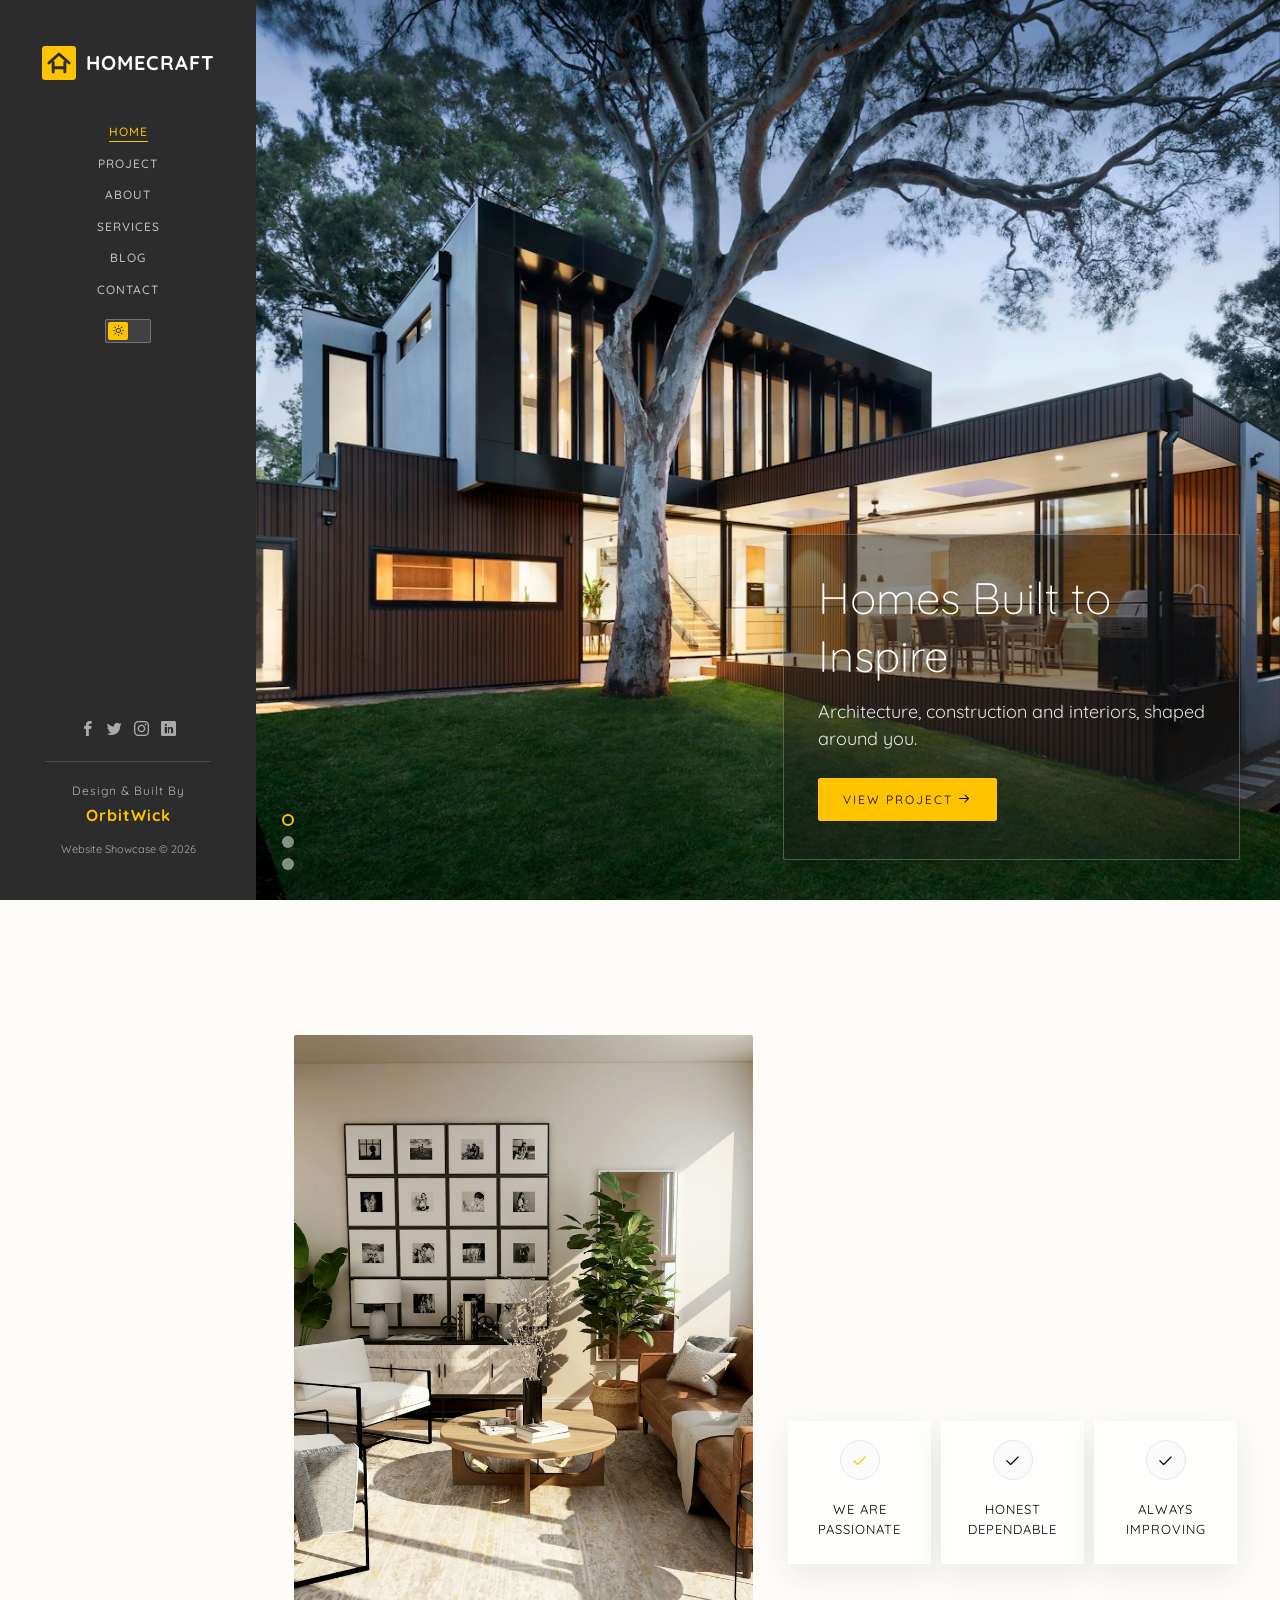
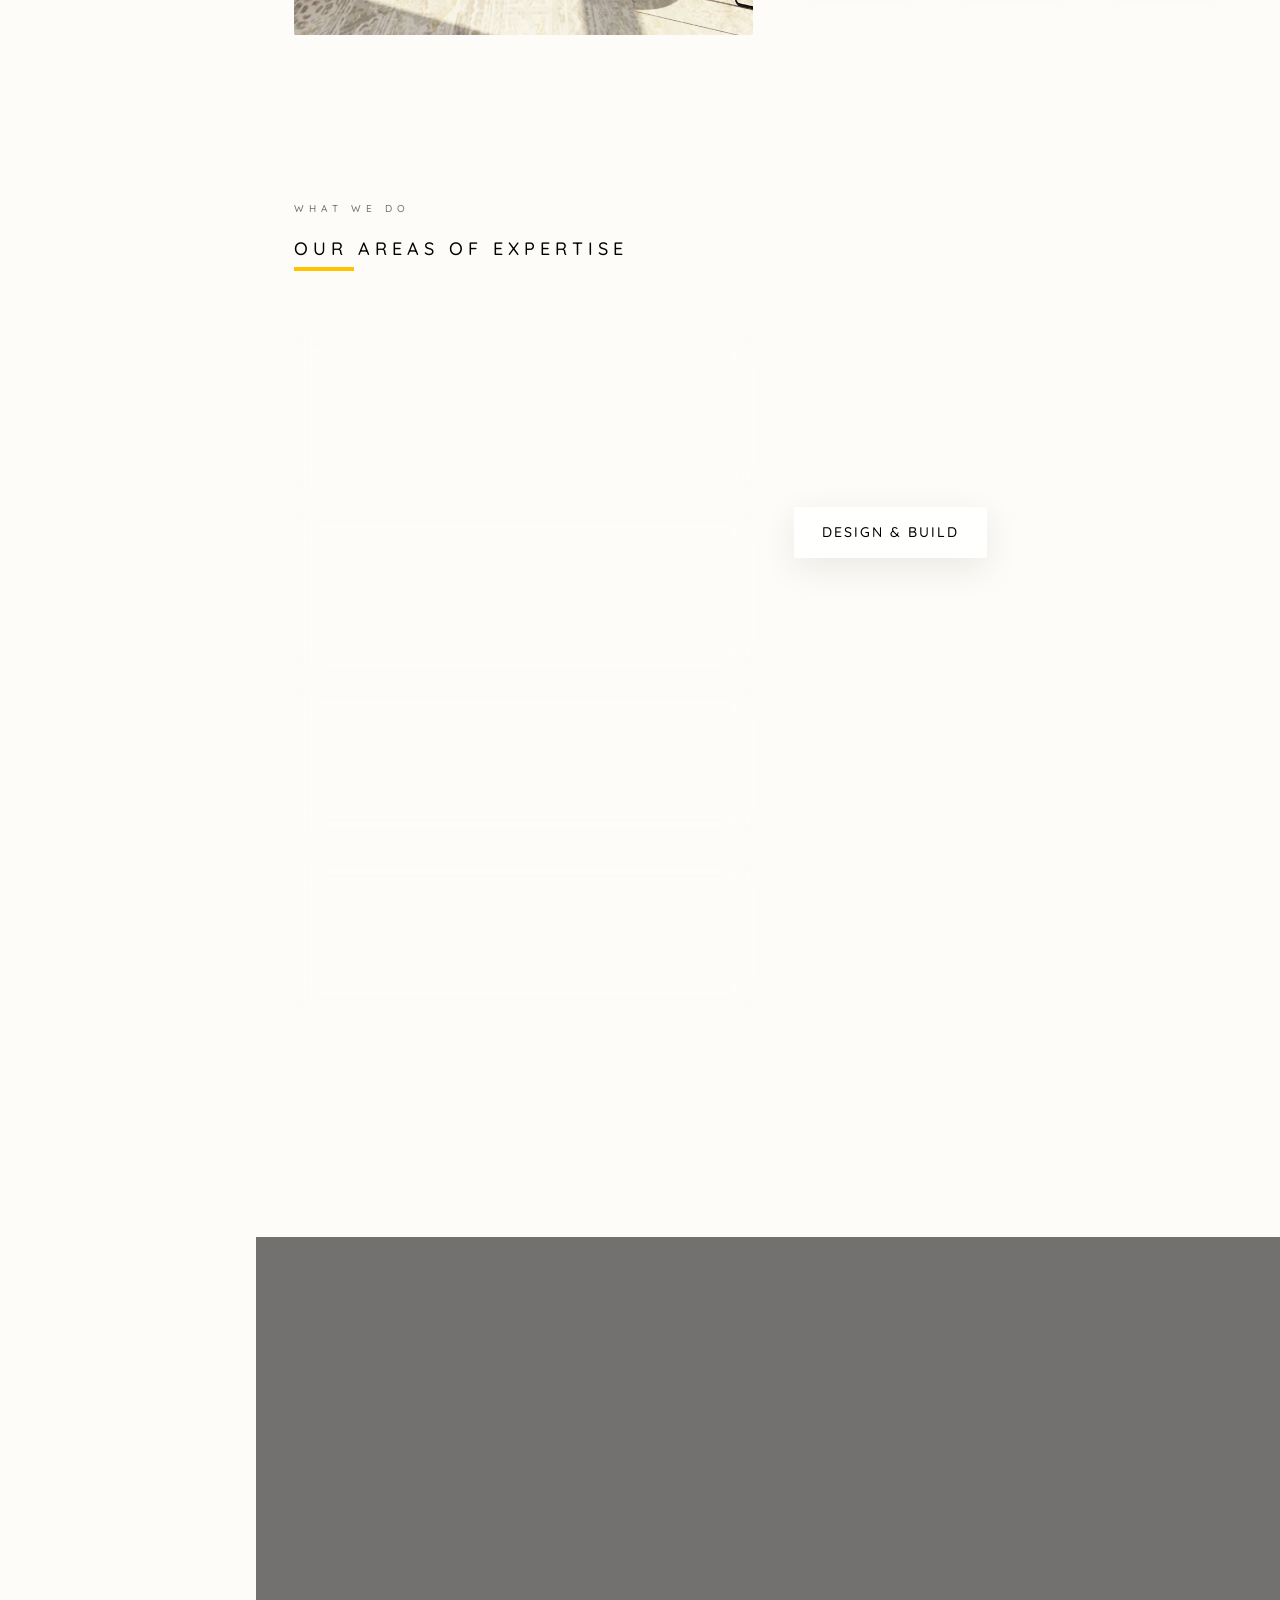
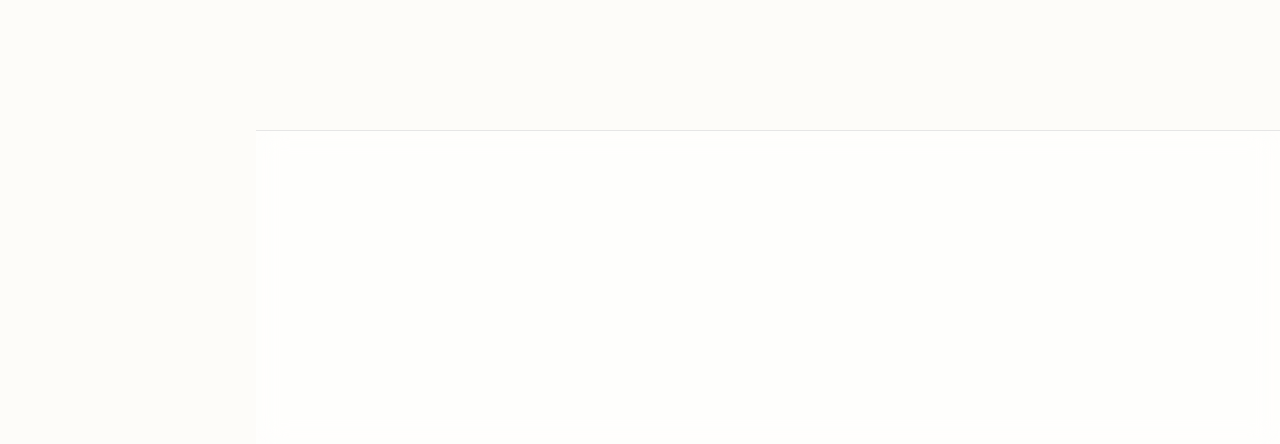
==== index.html @ 5b3f77ef "update" ====
<!DOCTYPE html>
<html lang="en">
	<head>
	<meta charset="utf-8">
	<meta http-equiv="X-UA-Compatible" content="IE=edge">
	<title>HomeCraft | Home Construction, Remodeling &amp; Interior Design</title>
	<meta name="viewport" content="width=device-width, initial-scale=1">
	<meta name="description" content="HomeCraft designs, builds and remodels beautiful homes, from architecture and construction to kitchens and interior design.">
	<meta name="author" content="OrbitWick">
	<meta name="robots" content="index, follow, max-image-preview:large">
	<meta name="theme-color" content="#2C2C2C">
	<link rel="canonical" href="https://md-abdur-rahman-07.github.io/HomeCraft/">
	<meta property="og:type" content="website">
	<meta property="og:site_name" content="HomeCraft">
	<meta property="og:title" content="HomeCraft | Home Construction, Remodeling &amp; Interior Design">
	<meta property="og:description" content="HomeCraft designs, builds and remodels beautiful homes, from architecture and construction to kitchens and interior design.">
	<meta property="og:url" content="https://md-abdur-rahman-07.github.io/HomeCraft/">
	<meta property="og:image" content="https://md-abdur-rahman-07.github.io/HomeCraft/images/img_bg_1.jpg">
	<meta name="twitter:card" content="summary_large_image">
	<meta name="twitter:title" content="HomeCraft | Home Construction, Remodeling &amp; Interior Design">
	<meta name="twitter:description" content="HomeCraft designs, builds and remodels beautiful homes, from architecture and construction to kitchens and interior design.">
	<meta name="twitter:image" content="https://md-abdur-rahman-07.github.io/HomeCraft/images/img_bg_1.jpg">
	<link rel="icon" href="favicon.ico" sizes="32x32">
	<link rel="icon" href="favicon.svg" type="image/svg+xml">
	<link rel="apple-touch-icon" href="apple-touch-icon.png">
	<script>try{if(localStorage.getItem('hc-theme')==='dark')document.documentElement.setAttribute('data-theme','dark')}catch(e){}</script>
	<script type="application/ld+json">{"@context": "https://schema.org", "@type": "WebSite", "name": "HomeCraft | Home Construction, Remodeling & Interior Design", "url": "https://md-abdur-rahman-07.github.io/HomeCraft/", "description": "HomeCraft designs, builds and remodels beautiful homes, from architecture and construction to kitchens and interior design.", "inLanguage": "en", "creator": {"@type": "Organization", "name": "OrbitWick", "url": "https://orbitwick.com"}}</script>

	<link href="https://fonts.googleapis.com/css?family=Quicksand:300,400,500,700&display=swap" rel="stylesheet">
	
	<!-- Animate.css -->
	<link rel="stylesheet" href="css/animate.css">
	<!-- Icomoon Icon Fonts-->
	<link rel="stylesheet" href="css/icomoon.css">
	<!-- Bootstrap  -->
	<link rel="stylesheet" href="css/bootstrap.css">
	<!-- Flexslider  -->
	<link rel="stylesheet" href="css/flexslider.css">
	<!-- Flaticons  -->
	<link rel="stylesheet" href="fonts/flaticon/font/flaticon.css">
	<!-- Owl Carousel -->
	<link rel="stylesheet" href="css/owl.carousel.min.css">
	<link rel="stylesheet" href="css/owl.theme.default.min.css">
	<!-- Theme style  -->
	<link rel="stylesheet" href="css/style.css">
	<!-- HomeCraft theme, and glass -->
	<link rel="stylesheet" href="css/homecraft.css">

	<!-- Modernizr JS -->
	<script src="js/modernizr-2.6.2.min.js"></script>
	<!-- FOR IE9 below -->
	<!--[if lt IE 9]>
	<script src="js/respond.min.js"></script>
	<![endif]-->

	</head>
	<body>
	<div id="hc-page">
		<a href="#" aria-label="Toggle menu" class="js-hc-nav-toggle hc-nav-toggle"><i></i></a>
		<aside id="hc-aside" role="complementary" class="border js-fullheight">
			<div id="hc-logo"><a href="index.html"><svg class="logo-mark" viewBox="0 0 64 64" aria-hidden="true"><rect width="64" height="64" rx="6" fill="#FFC300"/><path d="M13 32 32 15l19 17" fill="none" stroke="#2C2C2C" stroke-width="5.5" stroke-linecap="round" stroke-linejoin="round"/><path d="M21 31v18M43 31v18M21 41h22" fill="none" stroke="#2C2C2C" stroke-width="5.5" stroke-linecap="round"/></svg><span>HomeCraft</span></a></div>
			<nav id="hc-main-menu" role="navigation">
				<ul>
					<li class="hc-active"><a href="index.html">Home</a></li>
					<li><a href="work.html">Project</a></li>
					<li><a href="about.html">About</a></li>
					<li><a href="services.html">Services</a></li>
					<li><a href="blog.html">Blog</a></li>
					<li><a href="contact.html">Contact</a></li>
				</ul>
				<button type="button" class="theme-toggle" aria-label="Switch to dark theme"><i class="icon-sun2" aria-hidden="true"></i></button>
			</nav>

			<div class="hc-footer">
				<ul>
					<li><a href="#" aria-label="Facebook"><i class="icon-facebook2"></i></a></li>
					<li><a href="#" aria-label="Twitter"><i class="icon-twitter2"></i></a></li>
					<li><a href="#" aria-label="Instagram"><i class="icon-instagram"></i></a></li>
					<li><a href="#" aria-label="LinkedIn"><i class="icon-linkedin2"></i></a></li>
				</ul>
				<p class="credit">Design &amp; Built By <a href="https://orbitwick.com" target="_blank" rel="noopener">OrbitWick</a></p>
				<p class="copyright">Website Showcase &copy; 2026</p>
			</div>

		</aside>

		<div id="hc-main">
			<aside id="hc-hero" class="js-fullheight">
				<div class="flexslider js-fullheight">
					<ul class="slides">
				   	<li style="background-image: url(images/img_bg_1.jpg);">
				   		<div class="overlay"></div>
				   		<div class="container-fluid">
				   			<div class="row">
					   			<div class="col-md-6 col-md-offset-3 col-md-push-3 col-sm-12 col-xs-12 js-fullheight slider-text">
					   				<div class="slider-text-inner">
					   					<div class="desc">
						   					<h1>Homes Built to Inspire</h1>
						   					<p class="slide-sub">Architecture, construction and interiors, shaped around you.</p>
												<p><a href="work.html" class="btn btn-primary btn-learn">View Project <i class="icon-arrow-right3"></i></a></p>
											</div>
					   				</div>
					   			</div>
					   		</div>
				   		</div>
				   	</li>
				   	<li style="background-image: url(images/img_bg_2.jpg);">
				   		<div class="overlay"></div>
				   		<div class="container-fluid">
				   			<div class="row">
					   			<div class="col-md-6 col-md-offset-3 col-md-push-3 col-sm-12 col-xs-12 js-fullheight slider-text">
					   				<div class="slider-text-inner">
					   					<div class="desc">
						   					<div class="slide-title">Interiors With Character</div>
												<p class="slide-sub">Warm, considered spaces made for everyday life.</p>
												<p><a href="work.html" class="btn btn-primary btn-learn">View Project <i class="icon-arrow-right3"></i></a></p>
											</div>
					   				</div>
					   			</div>
					   		</div>
				   		</div>
				   	</li>
				   	<li style="background-image: url(images/img_bg_3.jpg);">
				   		<div class="overlay"></div>
				   		<div class="container-fluid">
				   			<div class="row">
					   			<div class="col-md-6 col-md-offset-3 col-md-push-3 col-sm-12 col-xs-12 js-fullheight slider-text">
					   				<div class="slider-text-inner">
					   					<div class="desc">
						   					<div class="slide-title">Crafted for Modern Living</div>
												<p class="slide-sub">Clean lines, natural light and lasting craftsmanship.</p>
												<p><a href="work.html" class="btn btn-primary btn-learn">View Project <i class="icon-arrow-right3"></i></a></p>
											</div>
					   				</div>
					   			</div>
					   		</div>
				   		</div>
				   	</li>
				  	</ul>
			  	</div>
			</aside>

			<div class="hc-about">
				<div class="hc-narrow-content">
					<div class="row">
						<div class="col-md-6">
							<div class="about-img animate-box" role="img" aria-label="Sunlit HomeCraft living room" data-animate-effect="fadeInLeft" style="background-image: url(images/about.jpg);">
							</div>
						</div>
						<div class="col-md-6 animate-box" data-animate-effect="fadeInLeft">
							<div class="about-desc">
								<span class="heading-meta">Welcome</span>
								<h2 class="hc-heading">Who we are</h2>
								<p>HomeCraft is a design and build studio for people who care about how a home looks, feels and lasts. We bring architects, builders and interior designers into one team, so every project moves from first sketch to final finish with a single clear vision.</p>
								<p>From new houses to kitchen makeovers, we plan carefully, communicate openly and choose materials that suit the way you live.</p>
							</div>
							<div class="row padding">
								<div class="col-md-4 no-gutters animate-box" data-animate-effect="fadeInLeft">
									<a href="#" class="steps active">
										<p class="icon"><span><i class="icon-check"></i></span></p>
										<h3>We are <br>passionate</h3>
									</a>
								</div>
								<div class="col-md-4 no-gutters animate-box" data-animate-effect="fadeInLeft">
									<a href="#" class="steps">
										<p class="icon"><span><i class="icon-check"></i></span></p>
										<h3>Honest <br>Dependable</h3>
									</a>
								</div>
								<div class="col-md-4 no-gutters animate-box" data-animate-effect="fadeInLeft">
									<a href="#" class="steps">
										<p class="icon"><span><i class="icon-check"></i></span></p>
										<h3>Always <br>Improving</h3>
									</a>
								</div>
							</div>
						</div>
					</div>
				</div>
			</div>
			
			<div class="hc-services">
				<div class="hc-narrow-content">
					<div class="row">
						<div class="col-md-6 col-md-offset-3 col-md-pull-3 animate-box" data-animate-effect="fadeInLeft">
							<span class="heading-meta">What we do</span>
							<h2 class="hc-heading">Our areas of expertise</h2>
						</div>
					</div>
					<div class="row">
						<div class="col-md-6">
							<div class="row">
								<div class="col-md-12">
									<div class="hc-feature animate-box" data-animate-effect="fadeInLeft">
										<div class="hc-icon">
											<i class="flaticon-worker"></i>
										</div>
										<div class="hc-text">
											<h3>General Construction</h3>
											<p>Reliable construction for new homes and extensions, managed from foundations to final finish.</p>
										</div>
									</div>

									<div class="hc-feature animate-box" data-animate-effect="fadeInLeft">
										<div class="hc-icon">
											<i class="flaticon-sketch"></i>
										</div>
										<div class="hc-text">
											<h3>Pre-Construction Design</h3>
											<p>Clear drawings, budgets and material plans that settle the details before work begins.</p>
										</div>
									</div>

									<div class="hc-feature animate-box" data-animate-effect="fadeInLeft">
										<div class="hc-icon">
											<i class="flaticon-engineering"></i>
										</div>
										<div class="hc-text">
											<h3>Building &amp; Modeling</h3>
											<p>Accurate models that let you explore your home and refine it before it is built.</p>
										</div>
									</div>

									<div class="hc-feature animate-box" data-animate-effect="fadeInLeft">
										<div class="hc-icon">
											<i class="flaticon-crane"></i>
										</div>
										<div class="hc-text">
											<h3>Construction Management</h3>
											<p>Scheduling, site coordination and quality checks that keep your project on track.</p>
										</div>
									</div>
								</div>
							</div>
						</div>
						<div class="col-md-6">
							<div class="row">
								<div class="col-md-6">
									<a href="services.html" class="services-wrap animate-box" data-animate-effect="fadeInRight">
										<div class="services-img" style="background-image: url(images/services-1.jpg)"></div>
										<div class="desc">
											<h3>Design &amp; Build</h3>
										</div>
									</a>
									<a href="services.html" class="services-wrap animate-box" data-animate-effect="fadeInRight">
										<div class="services-img" style="background-image: url(images/services-2.jpg)"></div>
										<div class="desc">
											<h3>House Remodeling</h3>
										</div>
									</a>
									<a href="services.html" class="services-wrap animate-box" data-animate-effect="fadeInRight">
										<div class="services-img" style="background-image: url(images/services-3.jpg)"></div>
										<div class="desc">
											<h3>Construction Management</h3>
										</div>
									</a>
								</div>
								<div class="col-md-6 move-bottom">
									<a href="services.html" class="services-wrap animate-box" data-animate-effect="fadeInRight">
										<div class="services-img" style="background-image: url(images/services-4.jpg)"></div>
										<div class="desc">
											<h3>Painting &amp; Tiling</h3>
										</div>
									</a>
									<a href="services.html" class="services-wrap animate-box" data-animate-effect="fadeInRight">
										<div class="services-img" style="background-image: url(images/services-5.jpg)"></div>
										<div class="desc">
											<h3>Kitchen Remodeling</h3>
										</div>
									</a>
								</div>
							</div>
						</div>
					</div>
				</div>
			</div>
			
			<div id="hc-counter" class="hc-counters" style="background-image: url(images/cover_bg_1.jpg);" data-stellar-background-ratio="0.5">
				<div class="overlay"></div>
				<div class="hc-narrow-content">
					<div class="row">
					</div>
					<div class="row">
						<div class="col-md-3 text-center animate-box">
							<span class="icon"><i class="flaticon-skyline"></i></span>
							<span class="hc-counter js-counter" data-from="0" data-to="1539" data-speed="5000" data-refresh-interval="50"></span>
							<span class="hc-counter-label">Projects</span>
						</div>
						<div class="col-md-3 text-center animate-box">
							<span class="icon"><i class="flaticon-engineer"></i></span>
							<span class="hc-counter js-counter" data-from="0" data-to="3653" data-speed="5000" data-refresh-interval="50"></span>
							<span class="hc-counter-label">Employees</span>
						</div>
						<div class="col-md-3 text-center animate-box">
							<span class="icon"><i class="flaticon-architect-with-helmet"></i></span>
							<span class="hc-counter js-counter" data-from="0" data-to="5987" data-speed="5000" data-refresh-interval="50"></span>
							<span class="hc-counter-label">Constructors</span>
						</div>
						<div class="col-md-3 text-center animate-box">
							<span class="icon"><i class="flaticon-worker"></i></span>
							<span class="hc-counter js-counter" data-from="0" data-to="3999" data-speed="5000" data-refresh-interval="50"></span>
							<span class="hc-counter-label">Partners</span>
						</div>
					</div>
				</div>
			</div>

			<div class="hc-work">
				<div class="hc-narrow-content">
					<div class="row">
						<div class="col-md-6 col-md-offset-3 col-md-pull-3 animate-box" data-animate-effect="fadeInLeft">
							<span class="heading-meta">Our Work</span>
							<h2 class="hc-heading animate-box">Recent Work</h2>
						</div>
					</div>
					<div class="row">
						<div class="col-md-6 animate-box" data-animate-effect="fadeInLeft">
							<div class="project" role="group" aria-label="Poolside Villa" style="background-image: url(images/img-1.jpg);">
								<div class="desc">
									<div class="con">
										<h3><a href="work.html">Poolside Villa</a></h3>
										<span>Building</span>
										<p class="icon">
											<span><a href="#"><i class="icon-share3"></i></a></span>
											<span><a href="#"><i class="icon-eye"></i> 100</a></span>
											<span><a href="#"><i class="icon-heart"></i> 49</a></span>
										</p>
									</div>
								</div>
							</div>
						</div>
						<div class="col-md-3 animate-box" data-animate-effect="fadeInLeft">
							<div class="project" role="group" aria-label="Timber Courtyard House" style="background-image: url(images/img-2.jpg);">
								<div class="desc">
									<div class="con">
										<h3><a href="work.html">Timber Courtyard House</a></h3>
										<span>House, Apartment</span>
										<p class="icon">
											<span><a href="#"><i class="icon-share3"></i></a></span>
											<span><a href="#"><i class="icon-eye"></i> 100</a></span>
											<span><a href="#"><i class="icon-heart"></i> 49</a></span>
										</p>
									</div>
								</div>
							</div>
						</div>
						<div class="col-md-3 animate-box" data-animate-effect="fadeInLeft">
							<div class="project" role="group" aria-label="Garden Dining Room" style="background-image: url(images/img-3.jpg);">
								<div class="desc">
									<div class="con">
										<h3><a href="work.html">Garden Dining Room</a></h3>
										<span>Dining Room</span>
										<p class="icon">
											<span><a href="#"><i class="icon-share3"></i></a></span>
											<span><a href="#"><i class="icon-eye"></i> 100</a></span>
											<span><a href="#"><i class="icon-heart"></i> 49</a></span>
										</p>
									</div>
								</div>
							</div>
						</div>
						<div class="col-md-3 animate-box" data-animate-effect="fadeInLeft">
							<div class="project" role="group" aria-label="Coastal Family Home" style="background-image: url(images/img-4.jpg);">
								<div class="desc">
									<div class="con">
										<h3><a href="work.html">Coastal Family Home</a></h3>
										<span>House, Building</span>
										<p class="icon">
											<span><a href="#"><i class="icon-share3"></i></a></span>
											<span><a href="#"><i class="icon-eye"></i> 100</a></span>
											<span><a href="#"><i class="icon-heart"></i> 49</a></span>
										</p>
									</div>
								</div>
							</div>
						</div>
						<div class="col-md-3 animate-box" data-animate-effect="fadeInLeft">
							<div class="project" role="group" aria-label="Classic Bedroom Suite" style="background-image: url(images/img-5.jpg);">
								<div class="desc">
									<div class="con">
										<h3><a href="work.html">Classic Bedroom Suite</a></h3>
										<span>Condo, Pad</span>
										<p class="icon">
											<span><a href="#"><i class="icon-share3"></i></a></span>
											<span><a href="#"><i class="icon-eye"></i> 100</a></span>
											<span><a href="#"><i class="icon-heart"></i> 49</a></span>
										</p>
									</div>
								</div>
							</div>
						</div>
						<div class="col-md-6 animate-box" data-animate-effect="fadeInLeft">
							<div class="project" role="group" aria-label="Signature Reading Corner" style="background-image: url(images/img-6.jpg);">
								<div class="desc">
									<div class="con">
										<h3><a href="work.html">Signature Reading Corner</a></h3>
										<span>Table, Chairs</span>
										<p class="icon">
											<span><a href="#"><i class="icon-share3"></i></a></span>
											<span><a href="#"><i class="icon-eye"></i> 100</a></span>
											<span><a href="#"><i class="icon-heart"></i> 49</a></span>
										</p>
									</div>
								</div>
							</div>
						</div>
					</div>
				</div>
			</div>

			<div class="hc-blog">
				<div class="hc-narrow-content">
					<div class="row">
						<div class="col-md-6 col-md-offset-3 col-md-pull-3 animate-box" data-animate-effect="fadeInLeft">
							<span class="heading-meta">Read</span>
							<h2 class="hc-heading">Recent Blog</h2>
						</div>
					</div>
					<div class="row">
						<div class="col-md-4 col-sm-6 animate-box" data-animate-effect="fadeInLeft">
							<div class="blog-entry">
								<a href="blog.html" class="blog-img"><img src="images/blog-1.jpg" class="img-responsive" alt="Bright contemporary living room" width="800" height="533"></a>
								<div class="desc">
									<span><small>April 14, 2018 </small> | <small> Remodeling </small> | <small> <i class="icon-bubble3"></i> 4</small></span>
									<h3><a href="blog.html">Renovating a Family Living Room</a></h3>
									<p>Practical ideas from our team to help you plan, style and enjoy a better home.</p>
								</div>
							</div>
						</div>
						<div class="col-md-4 col-sm-6 animate-box" data-animate-effect="fadeInLeft">
							<div class="blog-entry">
								<a href="blog.html" class="blog-img"><img src="images/blog-2.jpg" class="img-responsive" alt="White kitchen with black accents" width="800" height="533"></a>
								<div class="desc">
									<span><small>April 14, 2018 </small> | <small> Remodeling </small> | <small> <i class="icon-bubble3"></i> 4</small></span>
									<h3><a href="blog.html">Planning Your First Kitchen Remodel</a></h3>
									<p>Practical ideas from our team to help you plan, style and enjoy a better home.</p>
								</div>
							</div>
						</div>
						<div class="col-md-4 col-sm-6 animate-box" data-animate-effect="fadeInLeft">
							<div class="blog-entry">
								<a href="blog.html" class="blog-img"><img src="images/blog-3.jpg" class="img-responsive" alt="Calm neutral living room" width="800" height="533"></a>
								<div class="desc">
									<span><small>April 14, 2018 </small> | <small> Inspiration </small> | <small> <i class="icon-bubble3"></i> 4</small></span>
									<h3><a href="blog.html">Choosing Calm, Lasting Interiors</a></h3>
									<p>Practical ideas from our team to help you plan, style and enjoy a better home.</p>
								</div>
							</div>
						</div>
					</div>
				</div>
			</div>

			<div id="get-in-touch" class="hc-bg-color">
				<div class="hc-narrow-content">
					<div class="row">
						<div class="col-md-6 animate-box" data-animate-effect="fadeInLeft">
							<h2>Get in Touch!</h2>
						</div>
					</div>
					<div class="row">
						<div class="col-md-6 col-md-offset-3 col-md-pull-3 animate-box" data-animate-effect="fadeInLeft">
							<p class="hc-lead">Planning a new home or a remodel? Tell us about your space and we will help you shape it.</p>
							<p><a href="contact.html" class="btn btn-primary btn-learn">Contact us</a></p>
						</div>
						
					</div>
				</div>
			</div>
		</div>
	</div>

	<!-- jQuery -->
	<script src="js/jquery.min.js"></script>
	<!-- jQuery Easing -->
	<script src="js/jquery.easing.1.3.js"></script>
	<!-- Bootstrap -->
	<script src="js/bootstrap.min.js"></script>
	<!-- Waypoints -->
	<script src="js/jquery.waypoints.min.js"></script>
	<!-- Flexslider -->
	<script src="js/jquery.flexslider-min.js"></script>
	<!-- Sticky Kit -->
	<script src="js/sticky-kit.min.js"></script>
	<!-- Owl carousel -->
	<script src="js/owl.carousel.min.js"></script>
	<!-- Counters -->
	<script src="js/jquery.countTo.js"></script>
	
	
	<!-- MAIN JS -->
	<script src="js/main.js"></script>

	</body>
</html>
---- css/icomoon.css ----
@font-face {
  font-family: 'icomoon';
  src:  url('fonts/icomoon.eot?6py85u');
  src:  url('fonts/icomoon.eot?6py85u#iefix') format('embedded-opentype'),
    url('fonts/icomoon.ttf?6py85u') format('truetype'),
    url('fonts/icomoon.woff?6py85u') format('woff'),
    url('fonts/icomoon.svg?6py85u#icomoon') format('svg');
  font-weight: normal;
  font-style: normal;
}

[class^="icon-"], [class*=" icon-"] {
  /* use !important to prevent issues with browser extensions that change fonts */
  font-family: 'icomoon' !important;
  speak: none;
  font-style: normal;
  font-weight: normal;
  font-variant: normal;
  text-transform: none;
  line-height: 1;

  /* Better Font Rendering =========== */
  -webkit-font-smoothing: antialiased;
  -moz-osx-font-smoothing: grayscale;
}

.icon-times:before {
  content: "\e930";
}
.icon-tick:before {
  content: "\e931";
}
.icon-plus:before {
  content: "\e932";
}
.icon-minus:before {
  content: "\e933";
}
.icon-equals:before {
  content: "\e934";
}
.icon-divide:before {
  content: "\e935";
}
.icon-chevron-right:before {
  content: "\e936";
}
.icon-chevron-left:before {
  content: "\e937";
}
.icon-arrow-right-thick:before {
  content: "\e938";
}
.icon-arrow-left-thick:before {
  content: "\e939";
}
.icon-th-small:before {
  content: "\e93a";
}
.icon-th-menu:before {
  content: "\e93b";
}
.icon-th-list:before {
  content: "\e93c";
}
.icon-th-large:before {
  content: "\e93d";
}
.icon-home:before {
  content: "\e93e";
}
.icon-arrow-forward:before {
  content: "\e93f";
}
.icon-arrow-back:before {
  content: "\e940";
}
.icon-rss:before {
  content: "\e941";
}
.icon-location:before {
  content: "\e942";
}
.icon-link:before {
  content: "\e943";
}
.icon-image:before {
  content: "\e944";
}
.icon-arrow-up-thick:before {
  content: "\e945";
}
.icon-arrow-down-thick:before {
  content: "\e946";
}
.icon-starburst:before {
  content: "\e947";
}
.icon-starburst-outline:before {
  content: "\e948";
}
.icon-star3:before {
  content: "\e949";
}
.icon-flow-children:before {
  content: "\e94a";
}
.icon-export:before {
  content: "\e94b";
}
.icon-delete2:before {
  content: "\e94c";
}
.icon-delete-outline:before {
  content: "\e94d";
}
.icon-cloud-storage:before {
  content: "\e94e";
}
.icon-wi-fi:before {
  content: "\e94f";
}
.icon-heart:before {
  content: "\e950";
}
.icon-flash:before {
  content: "\e951";
}
.icon-cancel:before {
  content: "\e952";
}
.icon-backspace:before {
  content: "\e953";
}
.icon-attachment:before {
  content: "\e954";
}
.icon-arrow-move:before {
  content: "\e955";
}
.icon-warning:before {
  content: "\e956";
}
.icon-user:before {
  content: "\e957";
}
.icon-radar:before {
  content: "\e958";
}
.icon-lock-open:before {
  content: "\e959";
}
.icon-lock-closed:before {
  content: "\e95a";
}
.icon-location-arrow:before {
  content: "\e95b";
}
.icon-info:before {
  content: "\e95c";
}
.icon-user-delete:before {
  content: "\e95d";
}
.icon-user-add:before {
  content: "\e95e";
}
.icon-media-pause:before {
  content: "\e95f";
}
.icon-group:before {
  content: "\e960";
}
.icon-chart-pie:before {
  content: "\e961";
}
.icon-chart-line:before {
  content: "\e962";
}
.icon-chart-bar:before {
  content: "\e963";
}
.icon-chart-area:before {
  content: "\e964";
}
.icon-video:before {
  content: "\e965";
}
.icon-point-of-interest:before {
  content: "\e966";
}
.icon-infinity:before {
  content: "\e967";
}
.icon-globe:before {
  content: "\e968";
}
.icon-eye:before {
  content: "\e969";
}
.icon-cog:before {
  content: "\e96a";
}
.icon-camera:before {
  content: "\e96b";
}
.icon-upload:before {
  content: "\e96c";
}
.icon-scissors:before {
  content: "\e96d";
}
.icon-refresh:before {
  content: "\e96e";
}
.icon-pin:before {
  content: "\e96f";
}
.icon-key:before {
  content: "\e970";
}
.icon-info-large:before {
  content: "\e971";
}
.icon-eject:before {
  content: "\e972";
}
.icon-download:before {
  content: "\e973";
}
.icon-zoom:before {
  content: "\e974";
}
.icon-zoom-out:before {
  content: "\e975";
}
.icon-zoom-in:before {
  content: "\e976";
}
.icon-sort-numerically:before {
  content: "\e977";
}
.icon-sort-alphabetically:before {
  content: "\e978";
}
.icon-input-checked:before {
  content: "\e979";
}
.icon-calender:before {
  content: "\e97a";
}
.icon-world2:before {
  content: "\e97b";
}
.icon-notes:before {
  content: "\e97c";
}
.icon-code:before {
  content: "\e97d";
}
.icon-arrow-sync:before {
  content: "\e97e";
}
.icon-arrow-shuffle:before {
  content: "\e97f";
}
.icon-arrow-repeat:before {
  content: "\e980";
}
.icon-arrow-minimise:before {
  content: "\e981";
}
.icon-arrow-maximise:before {
  content: "\e982";
}
.icon-arrow-loop:before {
  content: "\e983";
}
.icon-anchor:before {
  content: "\e984";
}
.icon-spanner:before {
  content: "\e985";
}
.icon-puzzle:before {
  content: "\e986";
}
.icon-power:before {
  content: "\e987";
}
.icon-plane:before {
  content: "\e988";
}
.icon-pi:before {
  content: "\e989";
}
.icon-phone:before {
  content: "\e98a";
}
.icon-microphone2:before {
  content: "\e98b";
}
.icon-media-rewind:before {
  content: "\e98c";
}
.icon-flag:before {
  content: "\e98d";
}
.icon-adjust-brightness:before {
  content: "\e98e";
}
.icon-waves:before {
  content: "\e98f";
}
.icon-social-twitter:before {
  content: "\e990";
}
.icon-social-facebook:before {
  content: "\e991";
}
.icon-social-dribbble:before {
  content: "\e992";
}
.icon-media-stop:before {
  content: "\e993";
}
.icon-media-record:before {
  content: "\e994";
}
.icon-media-play:before {
  content: "\e995";
}
.icon-media-fast-forward:before {
  content: "\e996";
}
.icon-media-eject:before {
  content: "\e997";
}
.icon-social-vimeo:before {
  content: "\e998";
}
.icon-social-tumbler:before {
  content: "\e999";
}
.icon-social-skype:before {
  content: "\e99a";
}
.icon-social-pinterest:before {
  content: "\e99b";
}
.icon-social-linkedin:before {
  content: "\e99c";
}
.icon-social-last-fm:before {
  content: "\e99d";
}
.icon-social-github:before {
  content: "\e99e";
}
.icon-social-flickr:before {
  content: "\e99f";
}
.icon-at:before {
  content: "\e9a0";
}
.icon-times-outline:before {
  content: "\e9a1";
}
.icon-plus-outline:before {
  content: "\e9a2";
}
.icon-minus-outline:before {
  content: "\e9a3";
}
.icon-tick-outline:before {
  content: "\e9a4";
}
.icon-th-large-outline:before {
  content: "\e9a5";
}
.icon-equals-outline:before {
  content: "\e9a6";
}
.icon-divide-outline:before {
  content: "\e9a7";
}
.icon-chevron-right-outline:before {
  content: "\e9a8";
}
.icon-chevron-left-outline:before {
  content: "\e9a9";
}
.icon-arrow-right-outline:before {
  content: "\e9aa";
}
.icon-arrow-left-outline:before {
  content: "\e9ab";
}
.icon-th-small-outline:before {
  content: "\e9ac";
}
.icon-th-menu-outline:before {
  content: "\e9ad";
}
.icon-th-list-outline:before {
  content: "\e9ae";
}
.icon-news2:before {
  content: "\e9b1";
}
.icon-home-outline:before {
  content: "\e9b2";
}
.icon-arrow-up-outline:before {
  content: "\e9b3";
}
.icon-arrow-forward-outline:before {
  content: "\e9b4";
}
.icon-arrow-down-outline:before {
  content: "\e9b5";
}
.icon-arrow-back-outline:before {
  content: "\e9b6";
}
.icon-trash3:before {
  content: "\e9b7";
}
.icon-rss-outline:before {
  content: "\e9b8";
}
.icon-message:before {
  content: "\e9b9";
}
.icon-location-outline:before {
  content: "\e9ba";
}
.icon-link-outline:before {
  content: "\e9bb";
}
.icon-image-outline:before {
  content: "\e9bc";
}
.icon-export-outline:before {
  content: "\e9bd";
}
.icon-cross:before {
  content: "\e9be";
}
.icon-wi-fi-outline:before {
  content: "\e9bf";
}
.icon-star-outline:before {
  content: "\e9c0";
}
.icon-media-pause-outline:before {
  content: "\e9c1";
}
.icon-mail:before {
  content: "\e9c2";
}
.icon-heart-outline:before {
  content: "\e9c3";
}
.icon-flash-outline:before {
  content: "\e9c4";
}
.icon-cancel-outline:before {
  content: "\e9c5";
}
.icon-beaker:before {
  content: "\e9c6";
}
.icon-arrow-move-outline:before {
  content: "\e9c7";
}
.icon-watch2:before {
  content: "\e9c8";
}
.icon-warning-outline:before {
  content: "\e9c9";
}
.icon-time:before {
  content: "\e9ca";
}
.icon-radar-outline:before {
  content: "\e9cb";
}
.icon-lock-open-outline:before {
  content: "\e9cc";
}
.icon-location-arrow-outline:before {
  content: "\e9cd";
}
.icon-info-outline:before {
  content: "\e9ce";
}
.icon-backspace-outline:before {
  content: "\e9cf";
}
.icon-attachment-outline:before {
  content: "\e9d0";
}
.icon-user-outline:before {
  content: "\e9d1";
}
.icon-user-delete-outline:before {
  content: "\e9d2";
}
.icon-user-add-outline:before {
  content: "\e9d3";
}
.icon-lock-closed-outline:before {
  content: "\e9d4";
}
.icon-group-outline:before {
  content: "\e9d5";
}
.icon-chart-pie-outline:before {
  content: "\e9d6";
}
.icon-chart-line-outline:before {
  content: "\e9d7";
}
.icon-chart-bar-outline:before {
  content: "\e9d8";
}
.icon-chart-area-outline:before {
  content: "\e9d9";
}
.icon-video-outline:before {
  content: "\e9da";
}
.icon-point-of-interest-outline:before {
  content: "\e9db";
}
.icon-map:before {
  content: "\e9dc";
}
.icon-key-outline:before {
  content: "\e9dd";
}
.icon-infinity-outline:before {
  content: "\e9de";
}
.icon-globe-outline:before {
  content: "\e9df";
}
.icon-eye-outline:before {
  content: "\e9e0";
}
.icon-cog-outline:before {
  content: "\e9e1";
}
.icon-camera-outline:before {
  content: "\e9e2";
}
.icon-upload-outline:before {
  content: "\e9e3";
}
.icon-support:before {
  content: "\e9e4";
}
.icon-scissors-outline:before {
  content: "\e9e5";
}
.icon-refresh-outline:before {
  content: "\e9e6";
}
.icon-info-large-outline:before {
  content: "\e9e7";
}
.icon-eject-outline:before {
  content: "\e9e8";
}
.icon-download-outline:before {
  content: "\e9e9";
}
.icon-battery-mid:before {
  content: "\e9ea";
}
.icon-battery-low:before {
  content: "\e9eb";
}
.icon-battery-high:before {
  content: "\e9ec";
}
.icon-zoom-outline:before {
  content: "\e9ed";
}
.icon-zoom-out-outline:before {
  content: "\e9ee";
}
.icon-zoom-in-outline:before {
  content: "\e9ef";
}
.icon-tag3:before {
  content: "\e9f0";
}
.icon-tabs-outline:before {
  content: "\e9f1";
}
.icon-pin-outline:before {
  content: "\e9f2";
}
.icon-message-typing:before {
  content: "\e9f3";
}
.icon-directions:before {
  content: "\e9f4";
}
.icon-battery-full:before {
  content: "\e9f5";
}
.icon-battery-charge:before {
  content: "\e9f6";
}
.icon-pipette:before {
  content: "\e9f7";
}
.icon-pencil:before {
  content: "\e9f8";
}
.icon-folder:before {
  content: "\e9f9";
}
.icon-folder-delete:before {
  content: "\e9fa";
}
.icon-folder-add:before {
  content: "\e9fb";
}
.icon-edit:before {
  content: "\e9fc";
}
.icon-document:before {
  content: "\e9fd";
}
.icon-document-delete:before {
  content: "\e9fe";
}
.icon-document-add:before {
  content: "\e9ff";
}
.icon-brush:before {
  content: "\ea00";
}
.icon-thumbs-up:before {
  content: "\ea01";
}
.icon-thumbs-down:before {
  content: "\ea02";
}
.icon-pen:before {
  content: "\ea03";
}
.icon-sort-numerically-outline:before {
  content: "\ea04";
}
.icon-sort-alphabetically-outline:before {
  content: "\ea05";
}
.icon-social-last-fm-circular:before {
  content: "\ea06";
}
.icon-social-github-circular:before {
  content: "\ea07";
}
.icon-compass:before {
  content: "\ea08";
}
.icon-bookmark:before {
  content: "\ea09";
}
.icon-input-checked-outline:before {
  content: "\ea0a";
}
.icon-code-outline:before {
  content: "\ea0b";
}
.icon-calender-outline:before {
  content: "\ea0c";
}
.icon-business-card:before {
  content: "\ea0d";
}
.icon-arrow-up:before {
  content: "\ea0e";
}
.icon-arrow-sync-outline:before {
  content: "\ea0f";
}
.icon-arrow-right:before {
  content: "\ea10";
}
.icon-arrow-repeat-outline:before {
  content: "\ea11";
}
.icon-arrow-loop-outline:before {
  content: "\ea12";
}
.icon-arrow-left:before {
  content: "\ea13";
}
.icon-flow-switch:before {
  content: "\ea14";
}
.icon-flow-parallel:before {
  content: "\ea15";
}
.icon-flow-merge:before {
  content: "\ea16";
}
.icon-document-text:before {
  content: "\ea17";
}
.icon-clipboard:before {
  content: "\ea18";
}
.icon-calculator:before {
  content: "\ea19";
}
.icon-arrow-minimise-outline:before {
  content: "\ea1a";
}
.icon-arrow-maximise-outline:before {
  content: "\ea1b";
}
.icon-arrow-down:before {
  content: "\ea1c";
}
.icon-gift:before {
  content: "\ea1d";
}
.icon-film:before {
  content: "\ea1e";
}
.icon-database:before {
  content: "\ea1f";
}
.icon-bell:before {
  content: "\ea20";
}
.icon-anchor-outline:before {
  content: "\ea21";
}
.icon-adjust-contrast:before {
  content: "\ea22";
}
.icon-world-outline:before {
  content: "\ea23";
}
.icon-shopping-bag:before {
  content: "\ea24";
}
.icon-power-outline:before {
  content: "\ea25";
}
.icon-notes-outline:before {
  content: "\ea26";
}
.icon-device-tablet:before {
  content: "\ea27";
}
.icon-device-phone:before {
  content: "\ea28";
}
.icon-device-laptop:before {
  content: "\ea29";
}
.icon-device-desktop:before {
  content: "\ea2a";
}
.icon-briefcase:before {
  content: "\ea2b";
}
.icon-stopwatch:before {
  content: "\ea2c";
}
.icon-spanner-outline:before {
  content: "\ea2d";
}
.icon-puzzle-outline:before {
  content: "\ea2e";
}
.icon-printer:before {
  content: "\ea2f";
}
.icon-pi-outline:before {
  content: "\ea30";
}
.icon-lightbulb:before {
  content: "\ea31";
}
.icon-flag-outline:before {
  content: "\ea32";
}
.icon-contacts:before {
  content: "\ea33";
}
.icon-archive2:before {
  content: "\ea34";
}
.icon-weather-stormy:before {
  content: "\ea35";
}
.icon-weather-shower:before {
  content: "\ea36";
}
.icon-weather-partly-sunny:before {
  content: "\ea37";
}
.icon-weather-downpour:before {
  content: "\ea38";
}
.icon-weather-cloudy:before {
  content: "\ea39";
}
.icon-plane-outline:before {
  content: "\ea3a";
}
.icon-phone-outline:before {
  content: "\ea3b";
}
.icon-microphone-outline:before {
  content: "\ea3c";
}
.icon-weather-windy:before {
  content: "\ea3d";
}
.icon-weather-windy-cloudy:before {
  content: "\ea3e";
}
.icon-weather-sunny:before {
  content: "\ea3f";
}
.icon-weather-snow:before {
  content: "\ea40";
}
.icon-weather-night:before {
  content: "\ea41";
}
.icon-media-stop-outline:before {
  content: "\ea42";
}
.icon-media-rewind-outline:before {
  content: "\ea43";
}
.icon-media-record-outline:before {
  content: "\ea44";
}
.icon-media-play-outline:before {
  content: "\ea45";
}
.icon-media-fast-forward-outline:before {
  content: "\ea46";
}
.icon-media-eject-outline:before {
  content: "\ea47";
}
.icon-wine:before {
  content: "\ea48";
}
.icon-waves-outline:before {
  content: "\ea49";
}
.icon-ticket:before {
  content: "\ea4a";
}
.icon-tags:before {
  content: "\ea4b";
}
.icon-plug:before {
  content: "\ea4c";
}
.icon-headphones:before {
  content: "\ea4d";
}
.icon-credit-card:before {
  content: "\ea4e";
}
.icon-coffee:before {
  content: "\ea4f";
}
.icon-book:before {
  content: "\ea50";
}
.icon-beer:before {
  content: "\ea51";
}
.icon-volume2:before {
  content: "\ea52";
}
.icon-volume-up:before {
  content: "\ea53";
}
.icon-volume-mute:before {
  content: "\ea54";
}
.icon-volume-down:before {
  content: "\ea55";
}
.icon-social-vimeo-circular:before {
  content: "\ea56";
}
.icon-social-twitter-circular:before {
  content: "\ea57";
}
.icon-social-pinterest-circular:before {
  content: "\ea58";
}
.icon-social-linkedin-circular:before {
  content: "\ea59";
}
.icon-social-facebook-circular:before {
  content: "\ea5a";
}
.icon-social-dribbble-circular:before {
  content: "\ea5b";
}
.icon-tree:before {
  content: "\ea5c";
}
.icon-thermometer2:before {
  content: "\ea5d";
}
.icon-social-tumbler-circular:before {
  content: "\ea5e";
}
.icon-social-skype-outline:before {
  content: "\ea5f";
}
.icon-social-flickr-circular:before {
  content: "\ea60";
}
.icon-social-at-circular:before {
  content: "\ea61";
}
.icon-shopping-cart:before {
  content: "\ea62";
}
.icon-messages:before {
  content: "\ea63";
}
.icon-leaf:before {
  content: "\ea64";
}
.icon-feather:before {
  content: "\ea65";
}
.icon-eye2:before {
  content: "\e064";
}
.icon-paper-clip:before {
  content: "\e065";
}
.icon-mail5:before {
  content: "\e066";
}
.icon-toggle:before {
  content: "\e067";
}
.icon-layout:before {
  content: "\e068";
}
.icon-link2:before {
  content: "\e069";
}
.icon-bell2:before {
  content: "\e06a";
}
.icon-lock3:before {
  content: "\e06b";
}
.icon-unlock:before {
  content: "\e06c";
}
.icon-ribbon2:before {
  content: "\e06d";
}
.icon-image2:before {
  content: "\e06e";
}
.icon-signal:before {
  content: "\e06f";
}
.icon-target3:before {
  content: "\e070";
}
.icon-clipboard3:before {
  content: "\e071";
}
.icon-clock3:before {
  content: "\e072";
}
.icon-watch:before {
  content: "\e073";
}
.icon-air-play:before {
  content: "\e074";
}
.icon-camera3:before {
  content: "\e075";
}
.icon-video2:before {
  content: "\e076";
}
.icon-disc:before {
  content: "\e077";
}
.icon-printer3:before {
  content: "\e078";
}
.icon-monitor:before {
  content: "\e079";
}
.icon-server:before {
  content: "\e07a";
}
.icon-cog2:before {
  content: "\e07b";
}
.icon-heart3:before {
  content: "\e07c";
}
.icon-paragraph:before {
  content: "\e07d";
}
.icon-align-justify:before {
  content: "\e07e";
}
.icon-align-left:before {
  content: "\e07f";
}
.icon-align-center:before {
  content: "\e080";
}
.icon-align-right:before {
  content: "\e081";
}
.icon-book2:before {
  content: "\e082";
}
.icon-layers2:before {
  content: "\e083";
}
.icon-stack2:before {
  content: "\e084";
}
.icon-stack-2:before {
  content: "\e085";
}
.icon-paper:before {
  content: "\e086";
}
.icon-paper-stack:before {
  content: "\e087";
}
.icon-search3:before {
  content: "\e088";
}
.icon-zoom-in2:before {
  content: "\e089";
}
.icon-zoom-out2:before {
  content: "\e08a";
}
.icon-reply2:before {
  content: "\e08b";
}
.icon-circle-plus:before {
  content: "\e08c";
}
.icon-circle-minus:before {
  content: "\e08d";
}
.icon-circle-check:before {
  content: "\e08e";
}
.icon-circle-cross:before {
  content: "\e08f";
}
.icon-square-plus:before {
  content: "\e090";
}
.icon-square-minus:before {
  content: "\e091";
}
.icon-square-check:before {
  content: "\e092";
}
.icon-square-cross:before {
  content: "\e093";
}
.icon-microphone:before {
  content: "\e094";
}
.icon-record:before {
  content: "\e095";
}
.icon-skip-back:before {
  content: "\e096";
}
.icon-rewind:before {
  content: "\e097";
}
.icon-play4:before {
  content: "\e098";
}
.icon-pause3:before {
  content: "\e099";
}
.icon-stop3:before {
  content: "\e09a";
}
.icon-fast-forward:before {
  content: "\e09b";
}
.icon-skip-forward:before {
  content: "\e09c";
}
.icon-shuffle2:before {
  content: "\e09d";
}
.icon-repeat:before {
  content: "\e09e";
}
.icon-folder2:before {
  content: "\e09f";
}
.icon-umbrella:before {
  content: "\e0a0";
}
.icon-moon:before {
  content: "\e0a1";
}
.icon-thermometer:before {
  content: "\e0a2";
}
.icon-drop:before {
  content: "\e0a3";
}
.icon-sun2:before {
  content: "\e0a4";
}
.icon-cloud3:before {
  content: "\e0a5";
}
.icon-cloud-upload2:before {
  content: "\e0a6";
}
.icon-cloud-download2:before {
  content: "\e0a7";
}
.icon-upload4:before {
  content: "\e0a8";
}
.icon-download4:before {
  content: "\e0a9";
}
.icon-location3:before {
  content: "\e0aa";
}
.icon-location-2:before {
  content: "\e0ab";
}
.icon-map3:before {
  content: "\e0ac";
}
.icon-battery:before {
  content: "\e0ad";
}
.icon-head:before {
  content: "\e0ae";
}
.icon-briefcase3:before {
  content: "\e0af";
}
.icon-speech-bubble:before {
  content: "\e0b0";
}
.icon-anchor2:before {
  content: "\e0b1";
}
.icon-globe2:before {
  content: "\e0b2";
}
.icon-box:before {
  content: "\e0b3";
}
.icon-reload:before {
  content: "\e0b4";
}
.icon-share3:before {
  content: "\e0b5";
}
.icon-marquee:before {
  content: "\e0b6";
}
.icon-marquee-plus:before {
  content: "\e0b7";
}
.icon-marquee-minus:before {
  content: "\e0b8";
}
.icon-tag:before {
  content: "\e0b9";
}
.icon-power2:before {
  content: "\e0ba";
}
.icon-command2:before {
  content: "\e0bb";
}
.icon-alt:before {
  content: "\e0bc";
}
.icon-esc:before {
  content: "\e0bd";
}
.icon-bar-graph:before {
  content: "\e0be";
}
.icon-bar-graph-2:before {
  content: "\e0bf";
}
.icon-pie-graph:before {
  content: "\e0c0";
}
.icon-star:before {
  content: "\e0c1";
}
.icon-arrow-left3:before {
  content: "\e0c2";
}
.icon-arrow-right3:before {
  content: "\e0c3";
}
.icon-arrow-up3:before {
  content: "\e0c4";
}
.icon-arrow-down3:before {
  content: "\e0c5";
}
.icon-volume:before {
  content: "\e0c6";
}
.icon-mute:before {
  content: "\e0c7";
}
.icon-content-right:before {
  content: "\e100";
}
.icon-content-left:before {
  content: "\e101";
}
.icon-grid2:before {
  content: "\e102";
}
.icon-grid-2:before {
  content: "\e103";
}
.icon-columns:before {
  content: "\e104";
}
.icon-loader:before {
  content: "\e105";
}
.icon-bag:before {
  content: "\e106";
}
.icon-ban:before {
  content: "\e107";
}
.icon-flag3:before {
  content: "\e108";
}
.icon-trash:before {
  content: "\e109";
}
.icon-expand2:before {
  content: "\e110";
}
.icon-contract:before {
  content: "\e111";
}
.icon-maximize:before {
  content: "\e112";
}
.icon-minimize:before {
  content: "\e113";
}
.icon-plus2:before {
  content: "\e114";
}
.icon-minus2:before {
  content: "\e115";
}
.icon-check:before {
  content: "\e116";
}
.icon-cross2:before {
  content: "\e117";
}
.icon-move:before {
  content: "\e118";
}
.icon-delete:before {
  content: "\e119";
}
.icon-menu5:before {
  content: "\e120";
}
.icon-archive:before {
  content: "\e121";
}
.icon-inbox:before {
  content: "\e122";
}
.icon-outbox:before {
  content: "\e123";
}
.icon-file:before {
  content: "\e124";
}
.icon-file-add:before {
  content: "\e125";
}
.icon-file-subtract:before {
  content: "\e126";
}
.icon-help:before {
  content: "\e127";
}
.icon-open:before {
  content: "\e128";
}
.icon-ellipsis:before {
  content: "\e129";
}
.icon-heart4:before {
  content: "\e900";
}
.icon-cloud4:before {
  content: "\e901";
}
.icon-star2:before {
  content: "\e902";
}
.icon-tv2:before {
  content: "\e903";
}
.icon-sound:before {
  content: "\e904";
}
.icon-video3:before {
  content: "\e905";
}
.icon-trash2:before {
  content: "\e906";
}
.icon-user2:before {
  content: "\e907";
}
.icon-key3:before {
  content: "\e908";
}
.icon-search4:before {
  content: "\e909";
}
.icon-settings:before {
  content: "\e90a";
}
.icon-camera4:before {
  content: "\e90b";
}
.icon-tag2:before {
  content: "\e90c";
}
.icon-lock4:before {
  content: "\e90d";
}
.icon-bulb:before {
  content: "\e90e";
}
.icon-pen2:before {
  content: "\e90f";
}
.icon-diamond:before {
  content: "\e910";
}
.icon-display2:before {
  content: "\e911";
}
.icon-location4:before {
  content: "\e912";
}
.icon-eye3:before {
  content: "\e913";
}
.icon-bubble3:before {
  content: "\e914";
}
.icon-stack3:before {
  content: "\e915";
}
.icon-cup:before {
  content: "\e916";
}
.icon-phone3:before {
  content: "\e917";
}
.icon-news:before {
  content: "\e918";
}
.icon-mail6:before {
  content: "\e919";
}
.icon-like:before {
  content: "\e91a";
}
.icon-photo:before {
  content: "\e91b";
}
.icon-note:before {
  content: "\e91c";
}
.icon-clock4:before {
  content: "\e91d";
}
.icon-paperplane:before {
  content: "\e91e";
}
.icon-params:before {
  content: "\e91f";
}
.icon-banknote:before {
  content: "\e920";
}
.icon-data:before {
  content: "\e921";
}
.icon-music2:before {
  content: "\e922";
}
.icon-megaphone2:before {
  content: "\e923";
}
.icon-study:before {
  content: "\e924";
}
.icon-lab2:before {
  content: "\e925";
}
.icon-food:before {
  content: "\e926";
}
.icon-t-shirt:before {
  content: "\e927";
}
.icon-fire2:before {
  content: "\e928";
}
.icon-clip:before {
  content: "\e929";
}
.icon-shop:before {
  content: "\e92a";
}
.icon-calendar3:before {
  content: "\e92b";
}
.icon-wallet2:before {
  content: "\e92c";
}
.icon-vynil:before {
  content: "\e92d";
}
.icon-truck2:before {
  content: "\e92e";
}
.icon-world:before {
  content: "\e92f";
}
.icon-spinner6:before {
  content: "\e9af";
}
.icon-spinner7:before {
  content: "\e9b0";
}
.icon-amazon:before {
  content: "\eab7";
}
.icon-google:before {
  content: "\eab8";
}
.icon-google2:before {
  content: "\eab9";
}
.icon-google3:before {
  content: "\eaba";
}
.icon-google-plus:before {
  content: "\eabb";
}
.icon-google-plus2:before {
  content: "\eabc";
}
.icon-google-plus3:before {
  content: "\eabd";
}
.icon-hangouts:before {
  content: "\eabe";
}
.icon-google-drive:before {
  content: "\eabf";
}
.icon-facebook2:before {
  content: "\eac0";
}
.icon-facebook22:before {
  content: "\eac1";
}
.icon-instagram:before {
  content: "\eac2";
}
.icon-whatsapp:before {
  content: "\eac3";
}
.icon-spotify:before {
  content: "\eac4";
}
.icon-telegram:before {
  content: "\eac5";
}
.icon-twitter2:before {
  content: "\eac6";
}
.icon-vine:before {
  content: "\eac7";
}
.icon-vk:before {
  content: "\eac8";
}
.icon-renren:before {
  content: "\eac9";
}
.icon-sina-weibo:before {
  content: "\eaca";
}
.icon-rss2:before {
  content: "\eacb";
}
.icon-rss22:before {
  content: "\eacc";
}
.icon-youtube:before {
  content: "\eacd";
}
.icon-youtube2:before {
  content: "\eace";
}
.icon-twitch:before {
  content: "\eacf";
}
.icon-vimeo:before {
  content: "\ead0";
}
.icon-vimeo2:before {
  content: "\ead1";
}
.icon-lanyrd:before {
  content: "\ead2";
}
.icon-flickr:before {
  content: "\ead3";
}
.icon-flickr2:before {
  content: "\ead4";
}
.icon-flickr3:before {
  content: "\ead5";
}
.icon-flickr4:before {
  content: "\ead6";
}
.icon-dribbble2:before {
  content: "\ead7";
}
.icon-behance:before {
  content: "\ead8";
}
.icon-behance2:before {
  content: "\ead9";
}
.icon-deviantart:before {
  content: "\eada";
}
.icon-500px:before {
  content: "\eadb";
}
.icon-steam:before {
  content: "\eadc";
}
.icon-steam2:before {
  content: "\eadd";
}
.icon-dropbox:before {
  content: "\eade";
}
.icon-onedrive:before {
  content: "\eadf";
}
.icon-github:before {
  content: "\eae0";
}
.icon-npm:before {
  content: "\eae1";
}
.icon-basecamp:before {
  content: "\eae2";
}
.icon-trello:before {
  content: "\eae3";
}
.icon-wordpress:before {
  content: "\eae4";
}
.icon-joomla:before {
  content: "\eae5";
}
.icon-ello:before {
  content: "\eae6";
}
.icon-blogger:before {
  content: "\eae7";
}
.icon-blogger2:before {
  content: "\eae8";
}
.icon-tumblr2:before {
  content: "\eae9";
}
.icon-tumblr22:before {
  content: "\eaea";
}
.icon-yahoo:before {
  content: "\eaeb";
}
.icon-yahoo2:before {
  content: "\eaec";
}
.icon-tux:before {
  content: "\eaed";
}
.icon-appleinc:before {
  content: "\eaee";
}
.icon-finder:before {
  content: "\eaef";
}
.icon-android:before {
  content: "\eaf0";
}
.icon-windows:before {
  content: "\eaf1";
}
.icon-windows8:before {
  content: "\eaf2";
}
.icon-soundcloud:before {
  content: "\eaf3";
}
.icon-soundcloud2:before {
  content: "\eaf4";
}
.icon-skype:before {
  content: "\eaf5";
}
.icon-reddit:before {
  content: "\eaf6";
}
.icon-hackernews:before {
  content: "\eaf7";
}
.icon-wikipedia:before {
  content: "\eaf8";
}
.icon-linkedin2:before {
  content: "\eaf9";
}
.icon-linkedin22:before {
  content: "\eafa";
}
.icon-lastfm:before {
  content: "\eafb";
}
.icon-lastfm2:before {
  content: "\eafc";
}
.icon-delicious:before {
  content: "\eafd";
}
.icon-stumbleupon:before {
  content: "\eafe";
}
.icon-stumbleupon2:before {
  content: "\eaff";
}
.icon-stackoverflow:before {
  content: "\eb00";
}
.icon-pinterest:before {
  content: "\eb01";
}
.icon-pinterest2:before {
  content: "\eb02";
}
.icon-xing:before {
  content: "\eb03";
}
.icon-xing2:before {
  content: "\eb04";
}
.icon-flattr:before {
  content: "\eb05";
}
.icon-foursquare:before {
  content: "\eb06";
}
.icon-yelp:before {
  content: "\eb07";
}
.icon-paypal:before {
  content: "\eb08";
}
.icon-chrome:before {
  content: "\eb09";
}
.icon-firefox:before {
  content: "\eb0a";
}
.icon-IE:before {
  content: "\eb0b";
}
.icon-edge:before {
  content: "\eb0c";
}
.icon-safari:before {
  content: "\eb0d";
}
.icon-opera:before {
  content: "\eb0e";
}
.icon-file-pdf:before {
  content: "\eb0f";
}
.icon-file-openoffice:before {
  content: "\eb10";
}
.icon-file-word:before {
  content: "\eb11";
}
.icon-file-excel:before {
  content: "\eb12";
}
.icon-libreoffice:before {
  content: "\eb13";
}
.icon-html-five:before {
  content: "\eb14";
}
.icon-html-five2:before {
  content: "\eb15";
}
.icon-css3:before {
  content: "\eb16";
}
.icon-git:before {
  content: "\eb17";
}
.icon-codepen:before {
  content: "\eb18";
}
.icon-svg:before {
  content: "\eb19";
}
.icon-IcoMoon:before {
  content: "\eb1a";
}
---- fonts/flaticon/font/flaticon.css ----
/*
  	Flaticon icon font: Flaticon
  	Creation date: 17/01/2018 04:05
  	*/

@font-face {
  font-family: "Flaticon";
  src: url("./Flaticon.eot");
  src: url("./Flaticon.eot?#iefix") format("embedded-opentype"),
       url("./Flaticon.woff") format("woff"),
       url("./Flaticon.ttf") format("truetype"),
       url("./Flaticon.svg#Flaticon") format("svg");
  font-weight: normal;
  font-style: normal;
}

@media screen and (-webkit-min-device-pixel-ratio:0) {
  @font-face {
    font-family: "Flaticon";
    src: url("./Flaticon.svg#Flaticon") format("svg");
  }
}

[class^="flaticon-"]:before, [class*=" flaticon-"]:before,
[class^="flaticon-"]:after, [class*=" flaticon-"]:after {   
  font-family: Flaticon;
  font-style: normal;
}

.flaticon-worker:before { content: "\f100"; }
.flaticon-architect-with-helmet:before { content: "\f101"; }
.flaticon-sketch:before { content: "\f102"; }
.flaticon-conveyor:before { content: "\f103"; }
.flaticon-skyline:before { content: "\f104"; }
.flaticon-crane:before { content: "\f105"; }
.flaticon-engineering:before { content: "\f106"; }
.flaticon-engineer:before { content: "\f107"; }
---- css/style.css ----
@font-face {
  font-family: 'icomoon';
  src: url("../fonts/icomoon/icomoon.eot?srf3rx");
  src: url("../fonts/icomoon/icomoon.eot?srf3rx#iefix") format("embedded-opentype"), url("../fonts/icomoon/icomoon.ttf?srf3rx") format("truetype"), url("../fonts/icomoon/icomoon.woff?srf3rx") format("woff"), url("../fonts/icomoon/icomoon.svg?srf3rx#icomoon") format("svg");
  font-weight: normal;
  font-style: normal; }

/* =======================================================
*
* 	Template Style 
*	Edit this section
*
* ======================================================= */
body {
  font-family: "Quicksand", Arial, sans-serif;
  font-weight: 400;
  font-size: 15px;
  line-height: 1.8;
  color: rgba(0, 0, 0, 0.7); }
  @media screen and (max-width: 992px) {
    body {
      font-size: 16px; } }

a {
  color: #FFC300;
  -webkit-transition: 0.5s;
  -o-transition: 0.5s;
  transition: 0.5s; }
  a:hover, a:active, a:focus {
    color: #FFC300;
    outline: none;
    text-decoration: none !important; }

p {
  margin-bottom: 1.5em; }

h1, h2, h3, h4, h5, h6 {
  color: #000;
  font-family: "Quicksand", Arial, sans-serif;
  font-weight: 400;
  margin: 0 0 30px 0; }

figure {
  margin-bottom: 2.5em;
  float: left;
  width: 100%; }
  figure figcaption {
    font-size: 16px;
    width: 80%;
    margin: 20px auto 0px auto;
    color: #b3b3b3;
    font-style: italic;
    font-family: "Quicksand", Arial, sans-serif; }
    @media screen and (max-width: 480px) {
      figure figcaption {
        width: 100%; } }

::-webkit-selection {
  color: #fff;
  background: #FFC300; }

::-moz-selection {
  color: #fff;
  background: #FFC300; }

::selection {
  color: #fff;
  background: #FFC300; }

#hc-page {
  width: 100%;
  overflow: hidden;
  position: relative; }

#hc-aside {
  padding-top: 3em;
  padding-bottom: 40px;
  padding-left: 3em;
  padding-right: 3em;
  width: 20%;
  position: fixed;
  bottom: 0;
  top: 0;
  left: 0;
  overflow-y: scroll;
  z-index: 1001;
  background: #2C2C2C;
  -webkit-transition: 0.5s;
  -o-transition: 0.5s;
  transition: 0.5s; }
  @media screen and (max-width: 1200px) {
    #hc-aside {
      width: 30%; } }
  @media screen and (max-width: 768px) {
    #hc-aside {
      width: 270px;
      -moz-transform: translateX(-270px);
      -webkit-transform: translateX(-270px);
      -ms-transform: translateX(-270px);
      -o-transform: translateX(-270px);
      transform: translateX(-270px);
      padding-top: 4em; } }
  #hc-aside #hc-logo {
    text-align: right;
    font-weight: 700;
    font-size: 22px;
    text-transform: uppercase;
    margin-bottom: 3em;
    display: block;
    width: 100%; }
    @media screen and (max-width: 768px) {
      #hc-aside #hc-logo {
        margin-bottom: 1em; } }
    #hc-aside #hc-logo a {
      display: block;
      text-align: center;
      color: #fff;
      letter-spacing: 2px;
      padding-right: .3em; }
  #hc-aside #hc-main-menu ul {
    text-align: center;
    margin: 0;
    padding: 0; }
    @media screen and (max-width: 768px) {
      #hc-aside #hc-main-menu ul {
        margin: 0 0 2em 0; } }
    #hc-aside #hc-main-menu ul li {
      margin: 0 0 10px 0;
      padding: 0;
      list-style: none;
      font-size: 12px;
      font-weight: 500;
      text-transform: uppercase;
      letter-spacing: 1px; }
      #hc-aside #hc-main-menu ul li a {
        color: rgba(255, 255, 255, 0.5);
        text-decoration: none;
        position: relative;
        padding: 10px 0;
        font-family: "Quicksand", Arial, sans-serif;
        -webkit-transition: 0.3s;
        -o-transition: 0.3s;
        transition: 0.3s; }
        #hc-aside #hc-main-menu ul li a:after {
          content: "";
          position: absolute;
          height: 1px;
          bottom: 7px;
          left: 0;
          right: 0;
          background-color: #FFC300;
          visibility: hidden;
          -webkit-transform: scaleX(0);
          -moz-transform: scaleX(0);
          -ms-transform: scaleX(0);
          -o-transform: scaleX(0);
          transform: scaleX(0);
          -webkit-transition: all 0.3s cubic-bezier(0.175, 0.885, 0.32, 1.275);
          -moz-transition: all 0.3s cubic-bezier(0.175, 0.885, 0.32, 1.275);
          -ms-transition: all 0.3s cubic-bezier(0.175, 0.885, 0.32, 1.275);
          -o-transition: all 0.3s cubic-bezier(0.175, 0.885, 0.32, 1.275);
          transition: all 0.3s cubic-bezier(0.175, 0.885, 0.32, 1.275); }
        #hc-aside #hc-main-menu ul li a:hover {
          text-decoration: none;
          color: white; }
          #hc-aside #hc-main-menu ul li a:hover:after {
            visibility: visible;
            -webkit-transform: scaleX(1);
            -moz-transform: scaleX(1);
            -ms-transform: scaleX(1);
            -o-transform: scaleX(1);
            transform: scaleX(1); }
      #hc-aside #hc-main-menu ul li.hc-active a {
        color: #FFC300; }
        #hc-aside #hc-main-menu ul li.hc-active a:after {
          visibility: visible;
          -webkit-transform: scaleX(1);
          -moz-transform: scaleX(1);
          -ms-transform: scaleX(1);
          -o-transform: scaleX(1);
          transform: scaleX(1); }
  #hc-aside .hc-footer {
    position: absolute;
    bottom: 40px;
    right: 0;
    left: 0;
    font-size: 15px;
    text-align: center;
    font-weight: 400;
    color: rgba(255, 255, 255, 0.3);
    padding: 0 20px;
    width: 100%; }
    @media screen and (max-width: 768px) {
      #hc-aside .hc-footer {
        position: relative;
        bottom: 0; } }
    #hc-aside .hc-footer span {
      display: block; }
    #hc-aside .hc-footer ul {
      padding: 0;
      margin: 0; }
      #hc-aside .hc-footer ul li {
        padding: 0;
        margin: 0;
        display: inline;
        list-style: none; }
        #hc-aside .hc-footer ul li a {
          color: rgba(255, 255, 255, 0.3);
          padding: 4px; }
          #hc-aside .hc-footer ul li a:hover, #hc-aside .hc-footer ul li a:active, #hc-aside .hc-footer ul li a:focus {
            text-decoration: none;
            outline: none;
            color: #FFC300; }

#hc-main {
  width: 80%;
  float: right;
  -webkit-transition: 0.5s;
  -o-transition: 0.5s;
  transition: 0.5s; }
  @media screen and (max-width: 1200px) {
    #hc-main {
      width: 70%; } }
  @media screen and (max-width: 768px) {
    #hc-main {
      width: 100%; } }

#hc-hero {
  min-height: 500px;
  background: #2C2C2C;
  width: 100%;
  float: left;
  margin-bottom: 10em;
  clear: both; }
  #hc-hero .flexslider {
    border: none;
    z-index: 1;
    margin-bottom: 0; }
    #hc-hero .flexslider .slides {
      position: relative;
      overflow: hidden; }
      #hc-hero .flexslider .slides li {
        background-repeat: no-repeat;
        background-size: cover;
        background-position: bottom center;
        min-height: 400px;
        position: relative; }
    #hc-hero .flexslider .flex-control-nav {
      bottom: 20px;
      z-index: 1000;
      left: 20px;
      float: left;
      width: auto; }
      @media screen and (max-width: 768px) {
        #hc-hero .flexslider .flex-control-nav {
          right: 20px;
          top: 100px; } }
      #hc-hero .flexslider .flex-control-nav li {
        display: block;
        margin-bottom: 10px; }
        #hc-hero .flexslider .flex-control-nav li a {
          background: rgba(255, 255, 255, 0.5);
          -webkit-box-shadow: none;
          box-shadow: none;
          width: 12px;
          height: 12px;
          cursor: pointer; }
          #hc-hero .flexslider .flex-control-nav li a.flex-active {
            cursor: pointer;
            background: transparent;
            border: 2px solid #FFC300; }
    #hc-hero .flexslider .flex-direction-nav {
      display: none; }
    #hc-hero .flexslider .slider-text {
      display: table;
      opacity: 0;
      min-height: 500px;
      z-index: 9; }
      #hc-hero .flexslider .slider-text > .slider-text-inner {
        display: table-cell;
        vertical-align: middle;
        min-height: 700px;
        padding: 2.5em;
        position: relative; }
        #hc-hero .flexslider .slider-text > .slider-text-inner .desc {
          position: absolute;
          bottom: 0;
          right: -15px;
          padding: 30px;
          background: #FFC300; }
          @media screen and (max-width: 768px) {
            #hc-hero .flexslider .slider-text > .slider-text-inner .desc {
              right: 0;
              left: 0; } }
        @media screen and (max-width: 768px) {
          #hc-hero .flexslider .slider-text > .slider-text-inner {
            text-align: center; } }
        #hc-hero .flexslider .slider-text > .slider-text-inner h1, #hc-hero .flexslider .slider-text > .slider-text-inner h2 {
          margin: 0;
          padding: 0;
          color: black;
          font-family: "Quicksand", Arial, sans-serif; }
        #hc-hero .flexslider .slider-text > .slider-text-inner h1 {
          margin-bottom: 20px;
          font-size: 44px;
          line-height: 1.3;
          font-weight: 300; }
          @media screen and (max-width: 768px) {
            #hc-hero .flexslider .slider-text > .slider-text-inner h1 {
              font-size: 28px; } }
        #hc-hero .flexslider .slider-text > .slider-text-inner h2 {
          font-size: 18px;
          line-height: 1.5;
          margin-bottom: 30px;
          font-weight: 300;
          font-family: "Quicksand", Arial, sans-serif; }
          #hc-hero .flexslider .slider-text > .slider-text-inner h2 a {
            color: rgba(0, 0, 0, 0.8); }
        #hc-hero .flexslider .slider-text > .slider-text-inner .heading-section {
          font-size: 50px; }
          @media screen and (max-width: 768px) {
            #hc-hero .flexslider .slider-text > .slider-text-inner .heading-section {
              font-size: 30px; } }
        #hc-hero .flexslider .slider-text > .slider-text-inner s
.hc-lead {
          font-size: 20px;
          color: #fff; }
        #hc-hero .flexslider .slider-text > .slider-text-inner p {
          margin-bottom: 0; }
        #hc-hero .flexslider .slider-text > .slider-text-inner .btn {
          font-size: 12px;
          text-transform: uppercase;
          letter-spacing: 2px;
          color: #000;
          padding: 10px 15px !important;
          border: none;
          font-weight: 400; }
          #hc-hero .flexslider .slider-text > .slider-text-inner .btn.btn-learn {
            color: #000;
            border: 1px solid #fff;
            background: #fff !important; }
            #hc-hero .flexslider .slider-text > .slider-text-inner .btn.btn-learn:hover {
              background: transparent !important;
              border: 1px solid #000 !important; }
          @media screen and (max-width: 768px) {
            #hc-hero .flexslider .slider-text > .slider-text-inner .btn {
              width: 100%; } }

body.offcanvas {
  overflow-x: hidden; }
  body.offcanvas #hc-aside {
    -moz-transform: translateX(0);
    -webkit-transform: translateX(0);
    -ms-transform: translateX(0);
    -o-transform: translateX(0);
    transform: translateX(0);
    width: 270px;
    background: #2C2C2C;
    z-index: 999;
    position: fixed; }
  body.offcanvas #hc-main, body.offcanvas .hc-nav-toggle {
    top: 0;
    -moz-transform: translateX(270px);
    -webkit-transform: translateX(270px);
    -ms-transform: translateX(270px);
    -o-transform: translateX(270px);
    transform: translateX(270px); }

.hc-narrow-content {
  padding: 0 2.5em; }
  @media screen and (max-width: 768px) {
    .hc-narrow-content {
      padding: 0 1em; } }

.no-gutters {
  margin: 0;
  padding: 0; }

.hc-blog,
.hc-work,
.hc-about,
.hc-services,
.hc-contact {
  padding-top: 4em;
  padding-bottom: 9em;
  clear: both;
  width: 100%;
  display: block; }
  @media screen and (max-width: 768px) {
    .hc-blog,
    .hc-work,
    .hc-about,
    .hc-services,
    .hc-contact {
      padding-top: 5em;
      padding-bottom: 8em; } }

.about-img,
.about-img-2,
.services-img {
  background-size: cover;
  background-position: center center;
  background-repeat: no-repeat;
  position: relative; }

.hc-heading {
  font-size: 18px;
  margin-bottom: 4em;
  font-weight: 500;
  text-transform: uppercase;
  letter-spacing: 5px;
  line-height: 1.8;
  position: relative; }
  .hc-heading:after {
    position: absolute;
    bottom: -6px;
    left: 0;
    width: 60px;
    height: 4px;
    content: '';
    background: #FFC300; }
  .hc-heading span {
    display: block; }
  @media screen and (max-width: 768px) {
    .hc-heading {
      margin-bottom: 3em; } }

.heading-meta {
  margin-bottom: 15px;
  display: block;
  font-size: 10px;
  text-transform: uppercase;
  color: #999999;
  font-weight: 500;
  letter-spacing: 5px; }

.about-img {
  width: 100%;
  height: 600px;
  margin-bottom: 30px; }

.about-desc h3 {
  font-size: 18px;
  text-transform: uppercase;
  letter-spacing: 5px;
  font-weight: 500; }

.padding {
  padding: 1em; }

.steps {
  display: block;
  position: relative; }
  .steps h3 {
    font-weight: 400;
    margin-bottom: 20px;
    color: rgba(0, 0, 0, 0.7);
    font-size: 14px;
    letter-spacing: 3px;
    line-height: 1.5;
    text-transform: uppercase; }
  .steps:before {
    position: absolute;
    top: 20px;
    left: 0;
    right: 0;
    content: '';
    width: 100%;
    height: 1px;
    background: #e6e6e6;
    z-index: -1; }
  .steps .icon {
    display: block;
    margin-bottom: 20px;
    position: relative;
    z-index: 0; }
    .steps .icon span {
      display: table;
      width: 40px;
      height: 40px;
      border: 1px solid #e6e6e6;
      text-align: center;
      background: #fff;
      -webkit-border-radius: 50%;
      -moz-border-radius: 50%;
      -ms-border-radius: 50%;
      border-radius: 50%;
      z-index: 1; }
      .steps .icon span i {
        display: table-cell;
        vertical-align: middle;
        color: #000; }
  .steps:hover i {
    color: #FFC300 !important; }
  .steps.active i {
    color: #FFC300 !important; }

.fancy-collapse-panel .panel-default > .panel-heading {
  padding: 0; }

.panel-heading a {
  padding: 15px 25px;
  display: block;
  width: 100%;
  font-weight: 400;
  font-size: 14px;
  letter-spacing: 1px;
  text-transform: uppercase;
  background-color: #000;
  color: #fff;
  position: relative;
  -webkit-box-shadow: none !important;
  -moz-box-shadow: none !important;
  -ms-box-shadow: none !important;
  -o-box-shadow: none !important;
  box-shadow: none !important; }

.panel {
  -webkit-box-shadow: none !important;
  -moz-box-shadow: none !important;
  -ms-box-shadow: none !important;
  -o-box-shadow: none !important;
  box-shadow: none !important;
  border: none; }

.panel-heading a:after {
  font-family: "icomoon";
  content: "\ea0e";
  position: absolute;
  right: 20px;
  font-size: 20px;
  font-weight: 400;
  top: 50%;
  line-height: 1;
  margin-top: -10px; }

.panel-heading a.collapsed:after {
  content: "\ea1c"; }

.panel-heading a.collapsed {
  background: #fafafa;
  border: 1px solid #e6e6e6 !important;
  color: #333333; }

.panel-body {
  padding: 1.5em;
  margin-top: 5px;
  border: 1px solid #e6e6e6 !important; }

.services-wrap {
  display: block;
  margin-bottom: 40px;
  z-index: 0; }
  .services-wrap .services-img {
    height: 170px;
    display: block;
    z-index: -1; }
  .services-wrap .desc {
    width: 90%;
    z-index: 1;
    margin-top: -20px;
    background: #fafafa;
    padding: .8em .5em; }
    .services-wrap .desc h3 {
      font-weight: 500;
      margin-bottom: 20px;
      color: rgba(0, 0, 0, 0.7);
      font-size: 14px;
      letter-spacing: 3px;
      line-height: 1.5;
      margin-bottom: 0;
      text-transform: uppercase; }

.move-bottom {
  margin-top: 100px; }
  @media screen and (max-width: 768px) {
    .move-bottom {
      margin-top: 0; } }

.hc-feature {
  text-align: left;
  width: 100%;
  float: left;
  margin-bottom: 40px;
  position: relative; }
  .hc-feature .hc-icon {
    position: absolute;
    top: 0;
    left: 0;
    width: 100px;
    height: 100px;
    display: table;
    text-align: center;
    background: rgba(0, 0, 0, 0.03);
    -webkit-border-radius: 2px;
    -moz-border-radius: 2px;
    -ms-border-radius: 2px;
    border-radius: 2px; }
    .hc-feature .hc-icon i {
      display: table-cell;
      vertical-align: middle;
      color: #FFC300;
      font-size: 60px;
      height: 100px; }
      @media screen and (max-width: 1200px) {
        .hc-feature .hc-icon i {
          font-size: 40px; } }
  .hc-feature .hc-text {
    padding-left: 120px;
    width: 100%; }
    .hc-feature .hc-text h2, .hc-feature .hc-text h3 {
      margin: 0;
      padding: 0; }
    .hc-feature .hc-text h3 {
      font-weight: 500;
      margin-bottom: 20px;
      color: rgba(0, 0, 0, 0.7);
      font-size: 14px;
      letter-spacing: 3px;
      text-transform: uppercase; }
  .hc-feature.hc-feature-sm .hc-text {
    margin-top: 30px; }
  .hc-feature.hc-feature-sm .hc-icon i {
    color: #FFC300;
    font-size: 40px; }
    @media screen and (max-width: 1200px) {
      .hc-feature.hc-feature-sm .hc-icon i {
        font-size: 28px; } }

.hc-feature-lg .hc-text h2, .hc-feature-lg .hc-text h3 {
  margin: 0;
  padding: 0; }

.hc-feature-lg .hc-text h3 {
  font-weight: 500;
  margin-bottom: 20px;
  color: rgba(0, 0, 0, 0.8);
  font-size: 14px;
  letter-spacing: .2em;
  text-transform: uppercase; }

.blog-entry {
  width: 100%;
  float: left;
  background: #fff;
  margin-bottom: 3em; }
  @media screen and (max-width: 768px) {
    .blog-entry {
      margin-bottom: 3em; } }
  .blog-entry .blog-img {
    width: 100%;
    float: left;
    overflow: hidden;
    position: relative;
    z-index: 1;
    margin-bottom: 25px; }
    .blog-entry .blog-img img {
      position: relative;
      max-width: 100%;
      -webkit-transform: scale(1);
      -moz-transform: scale(1);
      -ms-transform: scale(1);
      -o-transform: scale(1);
      transform: scale(1);
      -webkit-transition: 0.3s;
      -o-transition: 0.3s;
      transition: 0.3s; }
  .blog-entry .desc h3 {
    font-size: 16px;
    margin-bottom: 25px;
    line-height: auto;
    font-weight: 500;
    text-transform: uppercase;
    letter-spacing: 1px; }
    .blog-entry .desc h3 a {
      color: #000;
      text-decoration: none; }
  .blog-entry .desc span {
    display: block;
    margin-bottom: 20px;
    font-size: 12px;
    color: rgba(0, 0, 0, 0.4) !important;
    text-transform: uppercase;
    letter-spacing: 3px;
    font-weight: 400; }
    .blog-entry .desc span small i {
      color: #999999; }
  .blog-entry .desc .lead {
    font-size: 12px;
    text-transform: uppercase;
    letter-spacing: 2px;
    color: #000; }
  .blog-entry:hover .blog-img img {
    -webkit-transform: scale(1.1);
    -moz-transform: scale(1.1);
    -ms-transform: scale(1.1);
    -o-transform: scale(1.1);
    transform: scale(1.1); }

.overlap {
  margin-top: 5em;
  background: #fff;
  padding: 30px; }
  @media screen and (max-width: 768px) {
    .overlap {
      margin-top: 2em; } }

.project {
  background-size: cover;
  background-position: center center;
  background-repeat: no-repeat;
  position: relative;
  height: 300px;
  width: 100%;
  display: block;
  margin-bottom: 30px; }
  .project .desc {
    position: absolute;
    top: 10px;
    bottom: 10px;
    left: 10px;
    right: 10px;
    background: rgba(0, 0, 0, 0.8);
    opacity: 0;
    -webkit-transition: 0.3s;
    -o-transition: 0.3s;
    transition: 0.3s; }
    .project .desc .con {
      padding: 20px;
      display: block;
      position: relative;
      height: 300px; }
      .project .desc .con .icon {
        position: absolute;
        bottom: 20px;
        left: 20px;
        right: 20px; }
        .project .desc .con .icon span {
          display: inline;
          padding-right: 5px; }
          .project .desc .con .icon span a {
            color: #cccccc;
            padding: 5px;
            background: #333333;
            -webkit-border-radius: 4px;
            -moz-border-radius: 4px;
            -ms-border-radius: 4px;
            border-radius: 4px; }
        .project .desc .con .icon i {
          font-size: 16px;
          color: #cccccc; }
    .project .desc h3 {
      font-size: 16px;
      font-weight: 500;
      text-transform: uppercase;
      letter-spacing: 1px;
      -webkit-transition: -webkit-transform 0.3s, opacity 0.3s;
      -webkit-transition: opacity 0.3s, -webkit-transform 0.3s;
      transition: opacity 0.3s, -webkit-transform 0.3s;
      -o-transition: transform 0.3s, opacity 0.3s;
      transition: transform 0.3s, opacity 0.3s;
      transition: transform 0.3s, opacity 0.3s, -webkit-transform 0.3s;
      -webkit-transform: translate3d(0, -15px, 0);
      transform: translate3d(0, -15px, 0);
      margin-bottom: 15px; }
      .project .desc h3 a {
        color: #fff; }
    .project .desc span {
      display: block;
      color: #999999;
      font-size: 13px;
      -webkit-transition: -webkit-transform 0.3s, opacity 0.3s;
      -webkit-transition: opacity 0.3s, -webkit-transform 0.3s;
      transition: opacity 0.3s, -webkit-transform 0.3s;
      -o-transition: transform 0.3s, opacity 0.3s;
      transition: transform 0.3s, opacity 0.3s;
      transition: transform 0.3s, opacity 0.3s, -webkit-transform 0.3s;
      -webkit-transform: translate3d(0, 15px, 0);
      transform: translate3d(0, 15px, 0); }
      .project .desc span a {
        color: #000; }
    @media screen and (max-width: 768px) {
      .project .desc {
        opacity: 1;
        background: rgba(0, 0, 0, 0.4); }
        .project .desc h3 {
          font-style: 28px;
          -webkit-transform: translate3d(0, 0, 0);
          transform: translate3d(0, 0, 0);
          color: #000; }
        .project .desc span {
          -webkit-transform: translate3d(0, 0, 0);
          transform: translate3d(0, 0, 0); } }
  .project:hover .desc {
    opacity: 1; }
    .project:hover .desc h3 {
      -webkit-transform: translate3d(0, 0, 0);
      transform: translate3d(0, 0, 0); }
    .project:hover .desc span {
      -webkit-transform: translate3d(0, 0, 0);
      transform: translate3d(0, 0, 0); }

.project-desc h2 {
  font-size: 16px;
  font-weight: 500;
  text-transform: uppercase;
  letter-spacing: 1px;
  margin-bottom: 15px; }

.project-desc span {
  display: block;
  color: #666666;
  font-size: 13px;
  margin-bottom: 15px; }
  .project-desc span a {
    color: #666666; }

.project-desc .icon span {
  display: inline;
  padding-right: 5px; }

.project-desc .btn-download {
  font-size: 13px;
  text-transform: uppercase;
  font-weight: 400;
  text-decoration: underline; }

#hc-counter {
  position: relative;
  clear: both;
  margin-bottom: 5em; }

.hc-counters {
  padding: 3em 0;
  background-size: cover;
  background-attachment: fixed;
  background-position: center center; }
  .hc-counters .overlay {
    z-index: 0;
    position: absolute;
    bottom: 0;
    top: 0;
    left: 0;
    right: 0;
    background: rgba(0, 0, 0, 0.4); }
  .hc-counters .icon {
    width: 100px;
    height: 100px;
    display: table;
    margin: 0 auto;
    margin-bottom: 20px; }
    .hc-counters .icon i {
      display: table-cell;
      vertical-align: middle;
      width: 100px;
      height: 100px;
      font-size: 50px;
      color: #FFC300;
      background: #fff;
      -webkit-border-radius: 50%;
      -moz-border-radius: 50%;
      -ms-border-radius: 50%;
      border-radius: 50%; }
  .hc-counters .counter-wrap {
    border: 1px solid red !important; }
  .hc-counters .hc-counter {
    font-size: 40px;
    display: block;
    color: white;
    font-family: "Quicksand", Arial, sans-serif;
    width: 100%;
    font-weight: 700;
    margin-bottom: .3em; }
  .hc-counters .hc-counter-label {
    color: rgba(255, 255, 255, 0.7);
    text-transform: uppercase;
    font-size: 14px;
    letter-spacing: 5px;
    margin-bottom: 2em;
    display: block; }

.hc-lead {
  font-size: 18px;
  line-height: 1.5; }

#get-in-touch {
  padding: 3em 0; }
  #get-in-touch .btn-learn {
    padding: 15px 30px !important;
    font-size: 13px;
    -webkit-border-radius: 30px;
    -moz-border-radius: 30px;
    -ms-border-radius: 30px;
    border-radius: 30px; }

.hc-social {
  padding: 0;
  margin: 0;
  text-align: center; }
  .hc-social li {
    padding: 0;
    margin: 0;
    list-style: none;
    display: -moz-inline-stack;
    display: inline-block;
    zoom: 1;
    *display: inline; }
    .hc-social li a {
      font-size: 22px;
      color: #000;
      padding: 10px;
      display: -moz-inline-stack;
      display: inline-block;
      zoom: 1;
      *display: inline;
      -webkit-border-radius: 7px;
      -moz-border-radius: 7px;
      -ms-border-radius: 7px;
      border-radius: 7px; }
      @media screen and (max-width: 768px) {
        .hc-social li a {
          padding: 10px 8px; } }
      .hc-social li a:hover {
        color: #FFC300; }
      .hc-social li a:hover, .hc-social li a:active, .hc-social li a:focus {
        outline: none;
        text-decoration: none;
        color: #FFC300; }

#map {
  width: 100%;
  height: 700px; }
  @media screen and (max-width: 768px) {
    #map {
      height: 200px; } }

.hc-bg-color {
  background: #fafafa;
  position: relative; }

.pagination {
  padding: 0; }
  .pagination li {
    margin: 2px; }
    .pagination li a {
      color: #000;
      background: transparent;
      color: #000;
      margin: 2px;
      -webkit-border-radius: 0;
      -moz-border-radius: 0;
      -ms-border-radius: 0;
      border-radius: 0; }
      .pagination li a:first-child {
        -webkit-border-radius: 2px;
        -moz-border-radius: 2px;
        -ms-border-radius: 2px;
        border-radius: 2px; }
      .pagination li a:hover, .pagination li a:focus {
        background: #FFC300;
        color: #fff;
        border: 1px solid #FFC300; }
      @media screen and (max-width: 768px) {
        .pagination li a {
          padding: 7px 15px; } }
    .pagination li.active a {
      background: #FFC300;
      border: 1px solid #FFC300 !important; }
      .pagination li.active a:hover, .pagination li.active a:focus {
        background: #FFC300;
        color: #fff;
        border: 1px solid #FFC300 !important; }

.btn {
  margin-right: 4px;
  margin-bottom: 4px;
  font-family: "Quicksand", Arial, sans-serif;
  font-size: 12px;
  font-weight: 400;
  text-transform: uppercase;
  letter-spacing: 1px;
  -webkit-border-radius: 2px;
  -moz-border-radius: 2px;
  -ms-border-radius: 2px;
  border-radius: 2px;
  -webkit-transition: 0.5s;
  -o-transition: 0.5s;
  transition: 0.5s;
  padding: 8px 15px !important; }
  .btn.btn-sm {
    padding: 4px 15px !important; }
  .btn.btn-md {
    padding: 8px 20px !important; }
  .btn.btn-lg {
    padding: 18px 36px !important; }
  .btn:hover, .btn:active, .btn:focus {
    -webkit-box-shadow: none !important;
    box-shadow: none !important;
    outline: none !important; }

.btn-primary {
  background: #FFC300;
  color: #fff;
  border: 2px solid #FFC300; }
  .btn-primary:hover, .btn-primary:focus, .btn-primary:active {
    background: #ffc91a !important;
    border-color: #ffc91a !important; }
  .btn-primary.btn-outline {
    background: transparent;
    color: #FFC300;
    border: 2px solid #FFC300; }
    .btn-primary.btn-outline:hover, .btn-primary.btn-outline:focus, .btn-primary.btn-outline:active {
      background: #FFC300;
      color: #fff; }

.btn-success {
  background: #5cb85c;
  color: #fff;
  border: 2px solid #5cb85c; }
  .btn-success:hover, .btn-success:focus, .btn-success:active {
    background: #4cae4c !important;
    border-color: #4cae4c !important; }
  .btn-success.btn-outline {
    background: transparent;
    color: #5cb85c;
    border: 2px solid #5cb85c; }
    .btn-success.btn-outline:hover, .btn-success.btn-outline:focus, .btn-success.btn-outline:active {
      background: #5cb85c;
      color: #fff; }

.btn-info {
  background: #5bc0de;
  color: #fff;
  border: 2px solid #5bc0de; }
  .btn-info:hover, .btn-info:focus, .btn-info:active {
    background: #46b8da !important;
    border-color: #46b8da !important; }
  .btn-info.btn-outline {
    background: transparent;
    color: #5bc0de;
    border: 2px solid #5bc0de; }
    .btn-info.btn-outline:hover, .btn-info.btn-outline:focus, .btn-info.btn-outline:active {
      background: #5bc0de;
      color: #fff; }

.btn-warning {
  background: #f0ad4e;
  color: #fff;
  border: 2px solid #f0ad4e; }
  .btn-warning:hover, .btn-warning:focus, .btn-warning:active {
    background: #eea236 !important;
    border-color: #eea236 !important; }
  .btn-warning.btn-outline {
    background: transparent;
    color: #f0ad4e;
    border: 2px solid #f0ad4e; }
    .btn-warning.btn-outline:hover, .btn-warning.btn-outline:focus, .btn-warning.btn-outline:active {
      background: #f0ad4e;
      color: #fff; }

.btn-danger {
  background: #d9534f;
  color: #fff;
  border: 2px solid #d9534f; }
  .btn-danger:hover, .btn-danger:focus, .btn-danger:active {
    background: #d43f3a !important;
    border-color: #d43f3a !important; }
  .btn-danger.btn-outline {
    background: transparent;
    color: #d9534f;
    border: 2px solid #d9534f; }
    .btn-danger.btn-outline:hover, .btn-danger.btn-outline:focus, .btn-danger.btn-outline:active {
      background: #d9534f;
      color: #fff; }

.btn-outline {
  background: none;
  border: 2px solid gray;
  font-size: 16px;
  -webkit-transition: 0.3s;
  -o-transition: 0.3s;
  transition: 0.3s; }
  .btn-outline:hover, .btn-outline:focus, .btn-outline:active {
    -webkit-box-shadow: none;
    box-shadow: none; }

.form-control {
  -webkit-appearance: none;
  -moz-appearance: none;
  appearance: none;
  -webkit-box-shadow: none;
  box-shadow: none;
  background: transparent;
  border: transparent;
  background: #fafafa;
  height: 54px;
  font-size: 16px;
  font-weight: 400;
  -webkit-transition: 0.3s;
  -o-transition: 0.3s;
  transition: 0.3s;
  -webkit-border-radius: 0;
  -moz-border-radius: 0;
  -ms-border-radius: 0;
  border-radius: 0; }
  .form-control:active, .form-control:focus {
    outline: none;
    -webkit-box-shadow: none;
    box-shadow: none;
    border-color: transparent;
    background: #f0f0f0; }

#message {
  height: 130px; }

.hc-nav-toggle {
  cursor: pointer;
  text-decoration: none; }
  .hc-nav-toggle.active i::before, .hc-nav-toggle.active i::after {
    background: #000; }
  .hc-nav-toggle.dark.active i::before, .hc-nav-toggle.dark.active i::after {
    background: #000; }
  .hc-nav-toggle:hover, .hc-nav-toggle:focus, .hc-nav-toggle:active {
    outline: none;
    border-bottom: none !important; }
  .hc-nav-toggle i {
    position: relative;
    display: -moz-inline-stack;
    display: inline-block;
    zoom: 1;
    *display: inline;
    width: 30px;
    height: 2px;
    color: #000;
    font: bold 14px/.4 Helvetica;
    text-transform: uppercase;
    text-indent: -55px;
    background: #000;
    -webkit-transition: all .2s ease-out;
    -o-transition: all .2s ease-out;
    transition: all .2s ease-out; }
    .hc-nav-toggle i::before, .hc-nav-toggle i::after {
      content: '';
      width: 30px;
      height: 2px;
      background: #000;
      position: absolute;
      left: 0;
      -webkit-transition: 0.2s;
      -o-transition: 0.2s;
      transition: 0.2s; }
  .hc-nav-toggle.dark i {
    position: relative;
    color: #000;
    background: #000;
    -webkit-transition: all .2s ease-out;
    -o-transition: all .2s ease-out;
    transition: all .2s ease-out; }
    .hc-nav-toggle.dark i::before, .hc-nav-toggle.dark i::after {
      background: #000;
      -webkit-transition: 0.2s;
      -o-transition: 0.2s;
      transition: 0.2s; }

.hc-nav-toggle i::before {
  top: -7px; }

.hc-nav-toggle i::after {
  bottom: -7px; }

.hc-nav-toggle:hover i::before {
  top: -10px; }

.hc-nav-toggle:hover i::after {
  bottom: -10px; }

.hc-nav-toggle.active i {
  background: transparent; }

.hc-nav-toggle.active i::before {
  top: 0;
  -webkit-transform: rotateZ(45deg);
  -moz-transform: rotateZ(45deg);
  -ms-transform: rotateZ(45deg);
  -o-transform: rotateZ(45deg);
  transform: rotateZ(45deg); }

.hc-nav-toggle.active i::after {
  bottom: 0;
  -webkit-transform: rotateZ(-45deg);
  -moz-transform: rotateZ(-45deg);
  -ms-transform: rotateZ(-45deg);
  -o-transform: rotateZ(-45deg);
  transform: rotateZ(-45deg); }

.hc-nav-toggle {
  position: fixed;
  left: -4px;
  top: 0px;
  z-index: 9999;
  cursor: pointer;
  opacity: 1;
  visibility: hidden;
  padding: 20px;
  -webkit-transition: 0.5s;
  -o-transition: 0.5s;
  transition: 0.5s; }
  @media screen and (max-width: 768px) {
    .hc-nav-toggle {
      opacity: 1;
      visibility: visible; } }

@media screen and (max-width: 480px) {
  .col-xxs-12 {
    float: none;
    width: 100%; } }

.row-bottom-padded-lg {
  padding-bottom: 7em; }
  @media screen and (max-width: 768px) {
    .row-bottom-padded-lg {
      padding-bottom: 1em; } }

.row-bottom-padded-md {
  padding-bottom: 3em; }
  @media screen and (max-width: 768px) {
    .row-bottom-padded-md {
      padding-bottom: 1em; } }

.row-bottom-padded-sm {
  padding-bottom: 1em; }
  @media screen and (max-width: 768px) {
    .row-bottom-padded-sm {
      padding-bottom: 1em; } }

.col-padding {
  padding: 10px !important; }

.js .animate-box {
  opacity: 0; }

#sticky_item {
  overflow: hidden;
  -webkit-transition: 0.3s;
  -o-transition: 0.3s;
  transition: 0.3s; }
  #sticky_item.is_stuck {
    margin-top: 10px; }

@media screen and (max-width: 992px) {
  .sticky-parent {
    clear: both;
    height: inherit !important;
    float: left;
    padding-top: 30px; } }
---- css/homecraft.css ----
/* HomeCraft: brand, dark theme, glass cards */
:root {
	--bg: #fdfcf9; --text: rgba(0,0,0,.7); --head: #000; --muted: #6f6f6f; --line: #e6e6e6; --soft: #fafafa;
	--glass: rgba(255,255,255,.55); --glass-line: rgba(255,255,255,.85); --shadow: 0 10px 34px rgba(60,48,10,.09);
	 --link: #7a5c00; --label: rgba(255,255,255,.76); color-scheme: light;
}
[data-theme="dark"] {
	--bg: #1c1c1c; --text: rgba(255,255,255,.72); --head: #fff; --muted: #a5a5a5; --line: #444; --soft: #262626;
	--glass: rgba(255,255,255,.06); --glass-line: rgba(255,255,255,.13); --shadow: 0 10px 34px rgba(0,0,0,.35);
	 --link: #FFC300; --label: rgba(28,28,28,.78); color-scheme: dark;
}
body {
	color: var(--text);
	background: var(--bg);
}
h1, h2, h3, h4, h5, h6, .hc-feature .hc-text h3, .services-wrap .desc h3, .steps h3, .blog-entry .desc h3 a { color: var(--head); }
.heading-meta, .blog-entry .desc span { color: var(--muted) !important; }
#hc-main a:focus-visible, #hc-aside a:focus-visible, .theme-toggle:focus-visible { outline: 2px solid #FFC300; outline-offset: 3px; }
h1.hc-heading { font-size: 18px; }

/* Glass */
.hc-feature, .blog-entry, .services-wrap .desc, .steps, .panel, .hc-contact form, #get-in-touch {
	background: var(--glass); -webkit-backdrop-filter: blur(14px); backdrop-filter: blur(14px);
}
.hc-feature, .blog-entry, .services-wrap .desc, .steps, .hc-contact form {
	border: 1px solid var(--glass-line); border-radius: 2px; box-shadow: var(--shadow);
}
.hc-feature { padding: 22px; margin-bottom: 24px; min-height: 146px; transition: box-shadow .3s; }
.hc-feature .hc-icon { top: 22px; left: 22px; border-radius: 2px; background: rgba(255,195,0,.12); }
.hc-feature .hc-text h3 { letter-spacing: 2px; margin-bottom: 10px; }
.hc-feature .hc-text p { margin-bottom: 0; }
.hc-feature.hc-feature-sm .hc-text { margin-top: 0; min-height: 100px; display: flex; align-items: center; overflow-wrap: anywhere; }
.hc-feature a { color: var(--link); }
.services-wrap .services-img { height: 200px; border-radius: 2px; z-index: 0; }
.services-wrap .desc { position: relative; margin: -30px auto 0; padding: 14px; background: var(--label); text-align: center; }
.services-wrap .desc h3 { letter-spacing: 2px; }
.steps { padding: 18px 8px 4px; margin: 0 5px 10px; text-align: center; }
.steps:before { display: none; }
.steps .icon span { margin: 0 auto; background: var(--soft); border-color: var(--line); }
.steps .icon span i { color: var(--head); }
.steps h3 { letter-spacing: 1px; font-size: 13px; }
.about-img, .project { border-radius: 2px; overflow: hidden; }
.project .desc { border-radius: 2px; background: rgba(20,20,20,.55); -webkit-backdrop-filter: blur(10px); backdrop-filter: blur(10px); border: 1px solid rgba(255,255,255,.2); }
.project .desc .con { height: 100%; }
.project .desc span { color: #ddd; }
.project:focus-within .desc { opacity: 1; }
.blog-entry { overflow: hidden; }
.blog-entry .blog-img img { width: 100%; aspect-ratio: 3/2; height: auto; object-fit: cover; }
.blog-entry .desc { padding: 0 22px 8px; clear: both; }
.blog-entry .desc span { letter-spacing: 1px; }
#hc-hero { margin-bottom: 5em; }
#hc-hero .flexslider { border-radius: 0; background: #2C2C2C; }
#hc-hero .flexslider .slides li { background-position: center; }
#hc-hero .flexslider .slider-text > .slider-text-inner .desc {
	bottom: 40px; right: 25px; border-radius: 2px; padding: 34px; max-width: 520px;
	background: rgba(24,24,24,.5); border: 1px solid rgba(255,255,255,.25);
	-webkit-backdrop-filter: blur(16px); backdrop-filter: blur(16px); box-shadow: 0 16px 50px rgba(0,0,0,.28);
}
#hc-hero .flexslider .slider-text > .slider-text-inner h1, #hc-hero .slide-title { color: #fff; font-size: 44px; line-height: 1.3; font-weight: 300; margin-bottom: 14px; }
#hc-hero .flexslider .slider-text > .slider-text-inner .slide-sub { color: rgba(255,255,255,.88); font-size: 18px; line-height: 1.5; margin-bottom: 26px; }
#hc-hero .flexslider .slider-text > .slider-text-inner .btn.btn-learn { background: #FFC300 !important; border-color: #FFC300; border-radius: 2px; padding: 12px 24px !important; }
#hc-hero .flexslider .slider-text > .slider-text-inner .btn.btn-learn:hover { background: #fff !important; border-color: #fff !important; }
.hc-counters .col-md-3 { margin: 10px 0; }
.hc-counters .col-md-3::before { content: ""; position: absolute; inset: 0 10px; border-radius: 2px; background: rgba(255,255,255,.12); border: 1px solid rgba(255,255,255,.28); -webkit-backdrop-filter: blur(10px); backdrop-filter: blur(10px); }
.hc-counters .col-md-3 > * { position: relative; }
.hc-counters .icon { padding-top: 24px; height: 124px; }
.hc-counters .overlay { background: rgba(0,0,0,.55); }
.hc-counters .hc-counter-label { color: #fff; letter-spacing: 3px; }
.hc-blog, .hc-work, .hc-about, .hc-services, .hc-contact { padding-bottom: 5em; }
#hc-counter { margin-bottom: 1em; }

/* Existing components in either theme */
.panel { border-radius: 2px; overflow: hidden; }
.panel-heading a.collapsed { background: transparent; border-color: var(--line) !important; color: var(--head); }
.panel-heading a:not(.collapsed) { background: #2C2C2C; color: #fff; }
.panel-body, .panel-default > .panel-heading + .panel-collapse > .panel-body { border-color: var(--line) !important; }
.panel-default > .panel-heading { background: transparent; }
.hc-contact form { padding: 30px; }
.hc-contact form .form-group:last-child { margin-bottom: 0; }
.form-control, .form-control:focus { background: var(--soft); color: var(--head); border: 1px solid var(--line); border-radius: 2px; }
.form-control::placeholder { color: var(--muted); }
.form-control:focus { border-color: #FFC300; }
.btn-primary, .btn-primary:hover, .btn-primary:focus { color: #000; font-weight: 500; border-radius: 2px; }
#map { height: 460px; }
#map iframe { width: 100%; height: 100%; border: 0; display: block; }
[data-theme="dark"] #map iframe { filter: invert(.9) hue-rotate(180deg); }
.pagination li a { background: transparent !important; color: var(--head); border-color: var(--line); }
.pagination li.active a { background: #FFC300 !important; color: #000; }

/* Sidebar */
#hc-aside { display: flex; flex-direction: column; overflow-y: auto; scrollbar-width: none; }
#hc-aside::-webkit-scrollbar { display: none; }
[data-theme="dark"] #hc-aside, [data-theme="dark"] body.offcanvas #hc-aside { background: #141414; }
#hc-aside #hc-logo { font-size: 20px; margin-bottom: 2em; }
#hc-aside #hc-logo a { display: flex; align-items: center; justify-content: center; gap: 10px; }
#hc-aside #hc-logo a { padding: 0; letter-spacing: 1px; }
.logo-mark { width: 34px; height: 34px; flex: none; }
#hc-aside #hc-main-menu ul li a { color: rgba(255,255,255,.72); }
#hc-aside .hc-footer { position: static; margin-top: auto; padding: 18px 0 0; }
#hc-aside .hc-footer ul li a { color: rgba(255,255,255,.6); }
#hc-aside .hc-footer p { margin: 0; }
#hc-aside .hc-footer .credit { margin-top: 18px; padding-top: 18px; border-top: 1px solid rgba(255,255,255,.14); font-size: 12px; letter-spacing: 1px; color: rgba(255,255,255,.65); }
#hc-aside .hc-footer .credit a { display: block; font-size: 16px; font-weight: 700; color: #FFC300; }
#hc-aside .hc-footer .credit a:hover { color: #fff; }
#hc-aside .hc-footer .copyright { margin-top: 10px; font-size: 11px; color: rgba(255,255,255,.6); }
/* Compact switch: the icon is the sliding thumb */
.theme-toggle { position: relative; display: block; flex: none; width: 46px; height: 24px; margin: 18px auto 0; padding: 0; background: rgba(255,255,255,.1); border: 1px solid rgba(255,255,255,.25); border-radius: 2px; transition: background .3s; }
.theme-toggle::after { content: ""; position: absolute; inset: -10px; }
.theme-toggle:hover { background: rgba(255,195,0,.25); }
.theme-toggle i { position: absolute; top: 2px; left: 2px; width: 20px; height: 18px; line-height: 18px; text-align: center; font-size: 11px; color: #2C2C2C; background: #FFC300; border-radius: 2px; transition: transform .25s; }
[data-theme="dark"] .theme-toggle i { transform: translateX(20px); }
.hc-nav-toggle { left: 10px; top: 10px; padding: 18px 12px; line-height: 0; border-radius: 2px; background: rgba(255,255,255,.8); -webkit-backdrop-filter: blur(10px); backdrop-filter: blur(10px); }

/* Get in touch */
#get-in-touch { border-top: 1px solid var(--line); }
#get-in-touch .btn-learn { border-radius: 2px; }
#get-in-touch .row > div { margin-left: 0; left: auto; right: auto; }

@media (max-width: 768px) {
	#hc-hero .flexslider .slider-text > .slider-text-inner .desc { left: 15px; right: 15px; bottom: 50px; padding: 24px; }
	#hc-hero .flexslider .slider-text > .slider-text-inner h1, #hc-hero .slide-title { font-size: 28px; }
	#hc-hero .flexslider .flex-control-nav { top: auto; bottom: 10px; right: auto; }
	#hc-hero .flexslider .flex-control-nav li { display: inline-block; }
	.project .desc { top: auto; }
	.project .desc .con .icon { display: none; }
	.project .desc h3, .project .desc span { margin-bottom: 4px; }
}
@media (max-width: 480px) {
	.hc-feature .hc-icon { width: 64px; height: 64px; }
	.hc-feature .hc-icon i { height: 64px; font-size: 34px !important; }
	.hc-feature .hc-text { padding-left: 82px; }
	.hc-feature.hc-feature-sm .hc-text { min-height: 64px; }
}
@media (prefers-reduced-motion: reduce) { .animated { animation-duration: .01s !important; } }
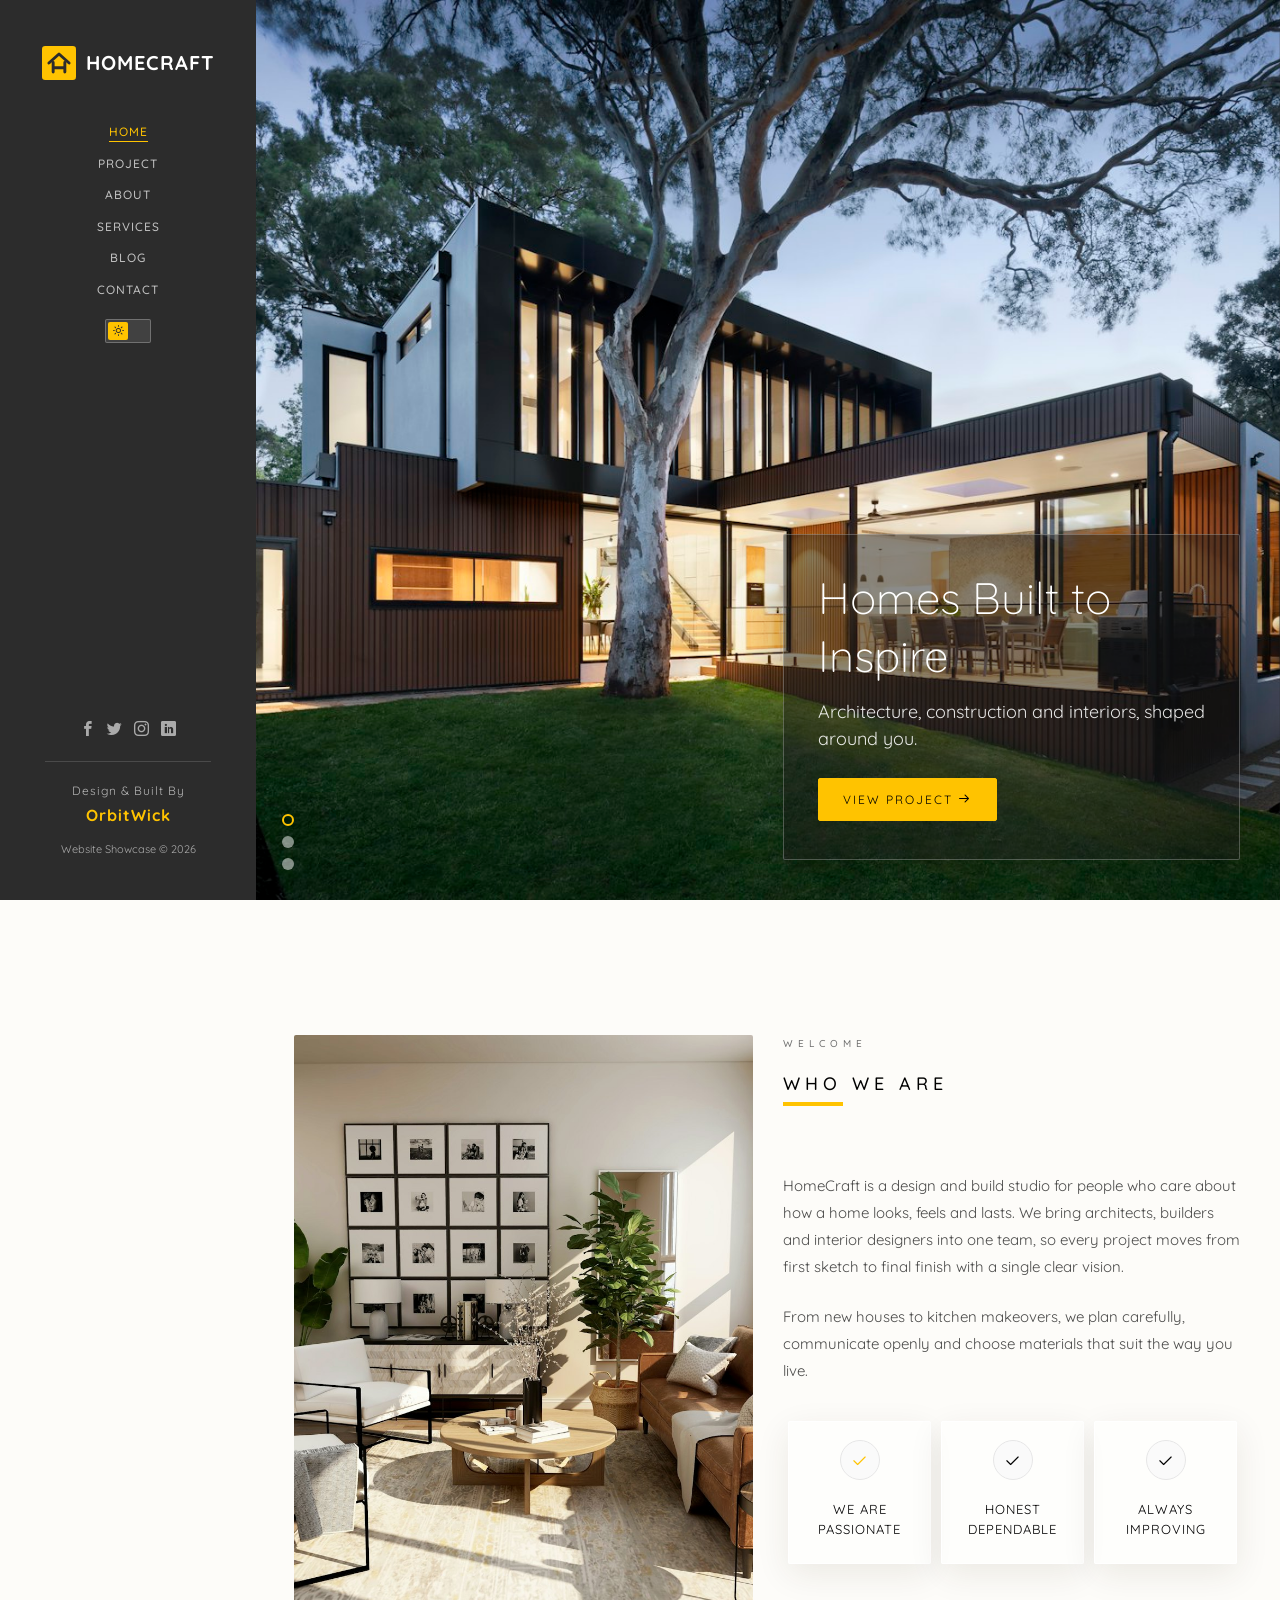
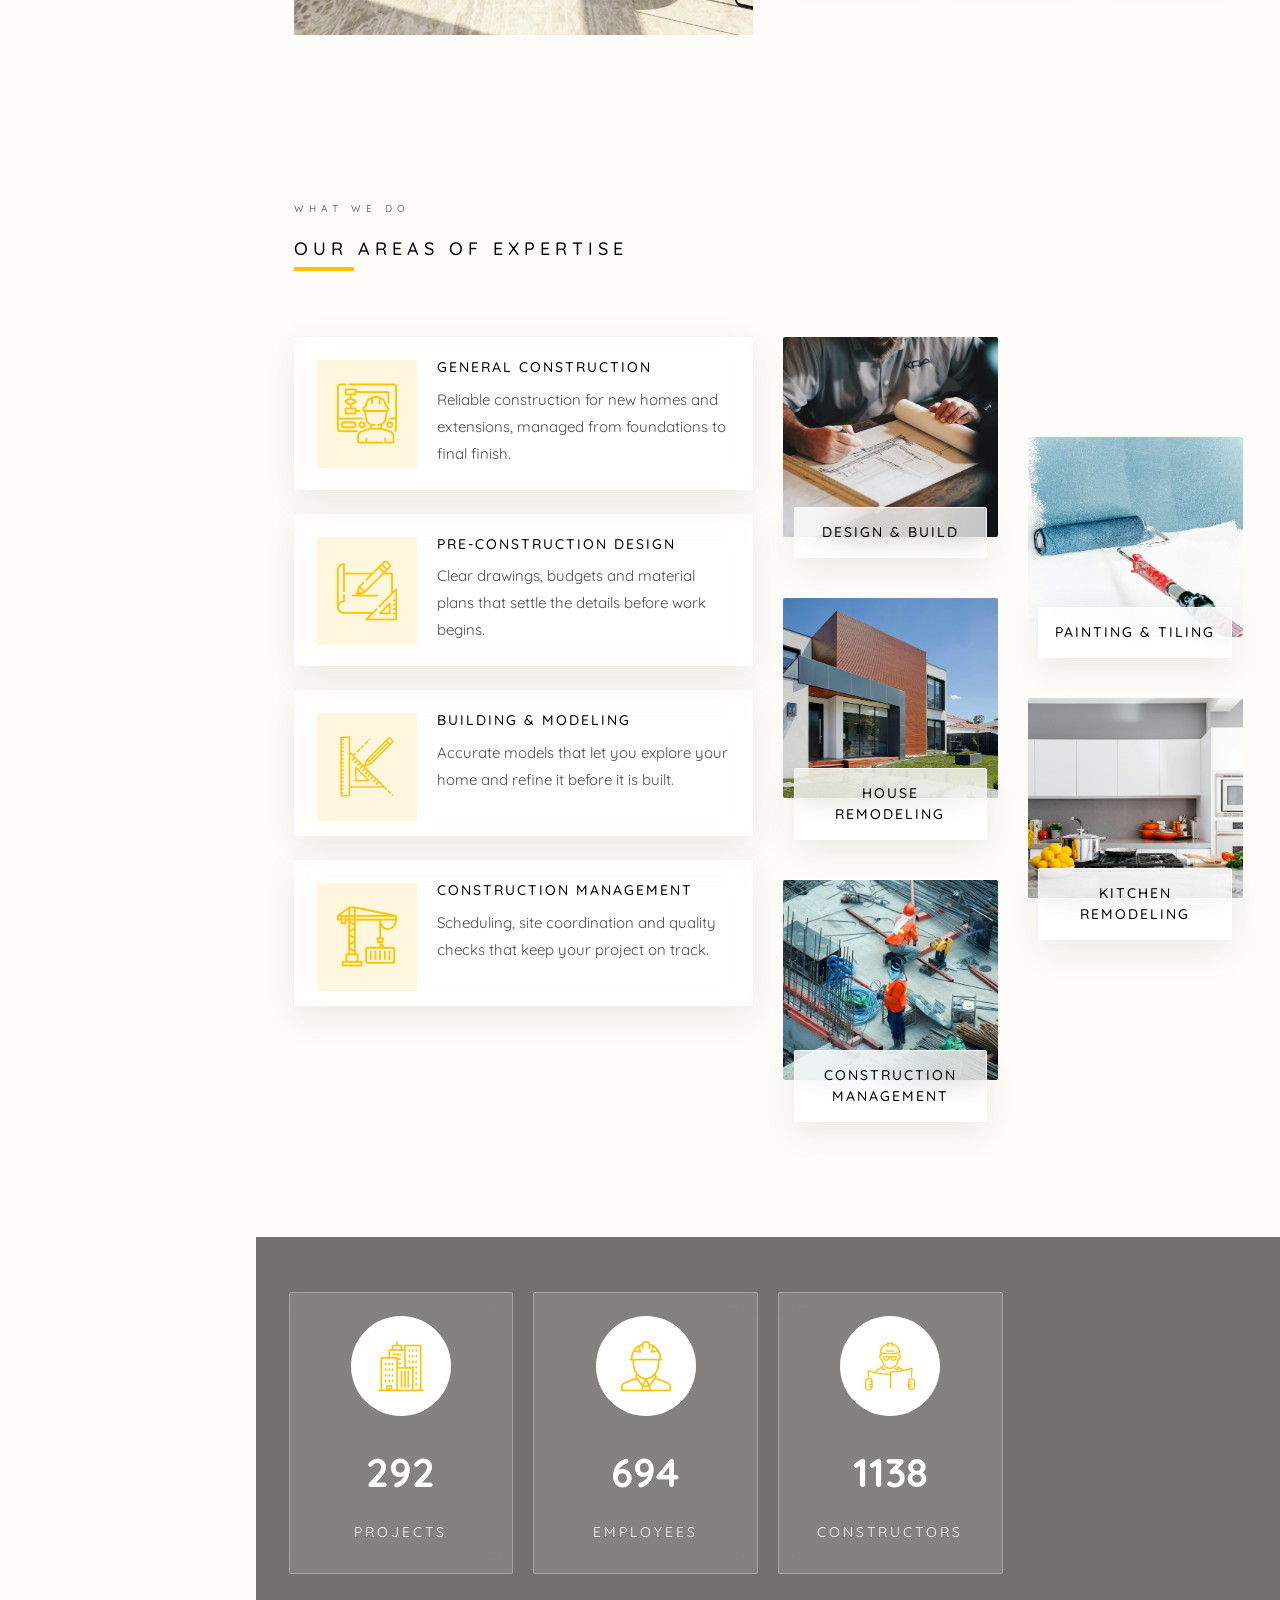
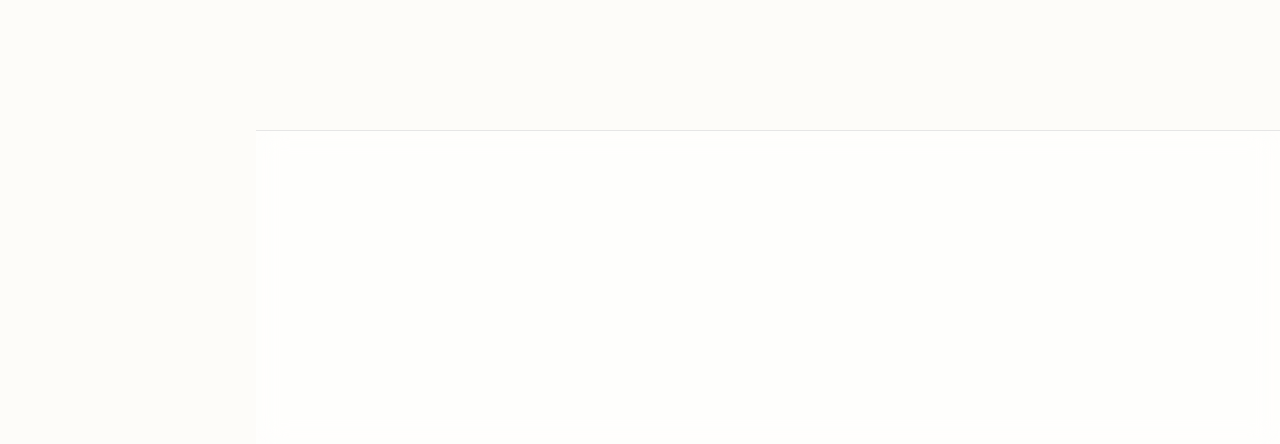
==== commit ab880ed2: "Version CSS and JS URLs to bypass stale browser caches Co-Authored-By: Claude Opus 5.5 <noreply@anth" ====
--- a/index.html
+++ b/index.html
@@ -29,28 +29,28 @@
 	<link href="https://fonts.googleapis.com/css?family=Quicksand:300,400,500,700&display=swap" rel="stylesheet">
 	
 	<!-- Animate.css -->
-	<link rel="stylesheet" href="css/animate.css">
+	<link rel="stylesheet" href="css/animate.css?v=2">
 	<!-- Icomoon Icon Fonts-->
-	<link rel="stylesheet" href="css/icomoon.css">
+	<link rel="stylesheet" href="css/icomoon.css?v=2">
 	<!-- Bootstrap  -->
-	<link rel="stylesheet" href="css/bootstrap.css">
+	<link rel="stylesheet" href="css/bootstrap.css?v=2">
 	<!-- Flexslider  -->
-	<link rel="stylesheet" href="css/flexslider.css">
+	<link rel="stylesheet" href="css/flexslider.css?v=2">
 	<!-- Flaticons  -->
-	<link rel="stylesheet" href="fonts/flaticon/font/flaticon.css">
+	<link rel="stylesheet" href="fonts/flaticon/font/flaticon.css?v=2">
 	<!-- Owl Carousel -->
-	<link rel="stylesheet" href="css/owl.carousel.min.css">
-	<link rel="stylesheet" href="css/owl.theme.default.min.css">
+	<link rel="stylesheet" href="css/owl.carousel.min.css?v=2">
+	<link rel="stylesheet" href="css/owl.theme.default.min.css?v=2">
 	<!-- Theme style  -->
-	<link rel="stylesheet" href="css/style.css">
+	<link rel="stylesheet" href="css/style.css?v=2">
 	<!-- HomeCraft theme, and glass -->
-	<link rel="stylesheet" href="css/homecraft.css">
+	<link rel="stylesheet" href="css/homecraft.css?v=2">
 
 	<!-- Modernizr JS -->
-	<script src="js/modernizr-2.6.2.min.js"></script>
+	<script src="js/modernizr-2.6.2.min.js?v=2"></script>
 	<!-- FOR IE9 below -->
 	<!--[if lt IE 9]>
-	<script src="js/respond.min.js"></script>
+	<script src="js/respond.min.js?v=2"></script>
 	<![endif]-->
 
 	</head>
@@ -471,25 +471,25 @@
 	</div>
 
 	<!-- jQuery -->
-	<script src="js/jquery.min.js"></script>
+	<script src="js/jquery.min.js?v=2"></script>
 	<!-- jQuery Easing -->
-	<script src="js/jquery.easing.1.3.js"></script>
+	<script src="js/jquery.easing.1.3.js?v=2"></script>
 	<!-- Bootstrap -->
-	<script src="js/bootstrap.min.js"></script>
+	<script src="js/bootstrap.min.js?v=2"></script>
 	<!-- Waypoints -->
-	<script src="js/jquery.waypoints.min.js"></script>
+	<script src="js/jquery.waypoints.min.js?v=2"></script>
 	<!-- Flexslider -->
-	<script src="js/jquery.flexslider-min.js"></script>
+	<script src="js/jquery.flexslider-min.js?v=2"></script>
 	<!-- Sticky Kit -->
-	<script src="js/sticky-kit.min.js"></script>
+	<script src="js/sticky-kit.min.js?v=2"></script>
 	<!-- Owl carousel -->
-	<script src="js/owl.carousel.min.js"></script>
+	<script src="js/owl.carousel.min.js?v=2"></script>
 	<!-- Counters -->
-	<script src="js/jquery.countTo.js"></script>
+	<script src="js/jquery.countTo.js?v=2"></script>
 	
 	
 	<!-- MAIN JS -->
-	<script src="js/main.js"></script>
+	<script src="js/main.js?v=2"></script>
 
 	</body>
 </html>
